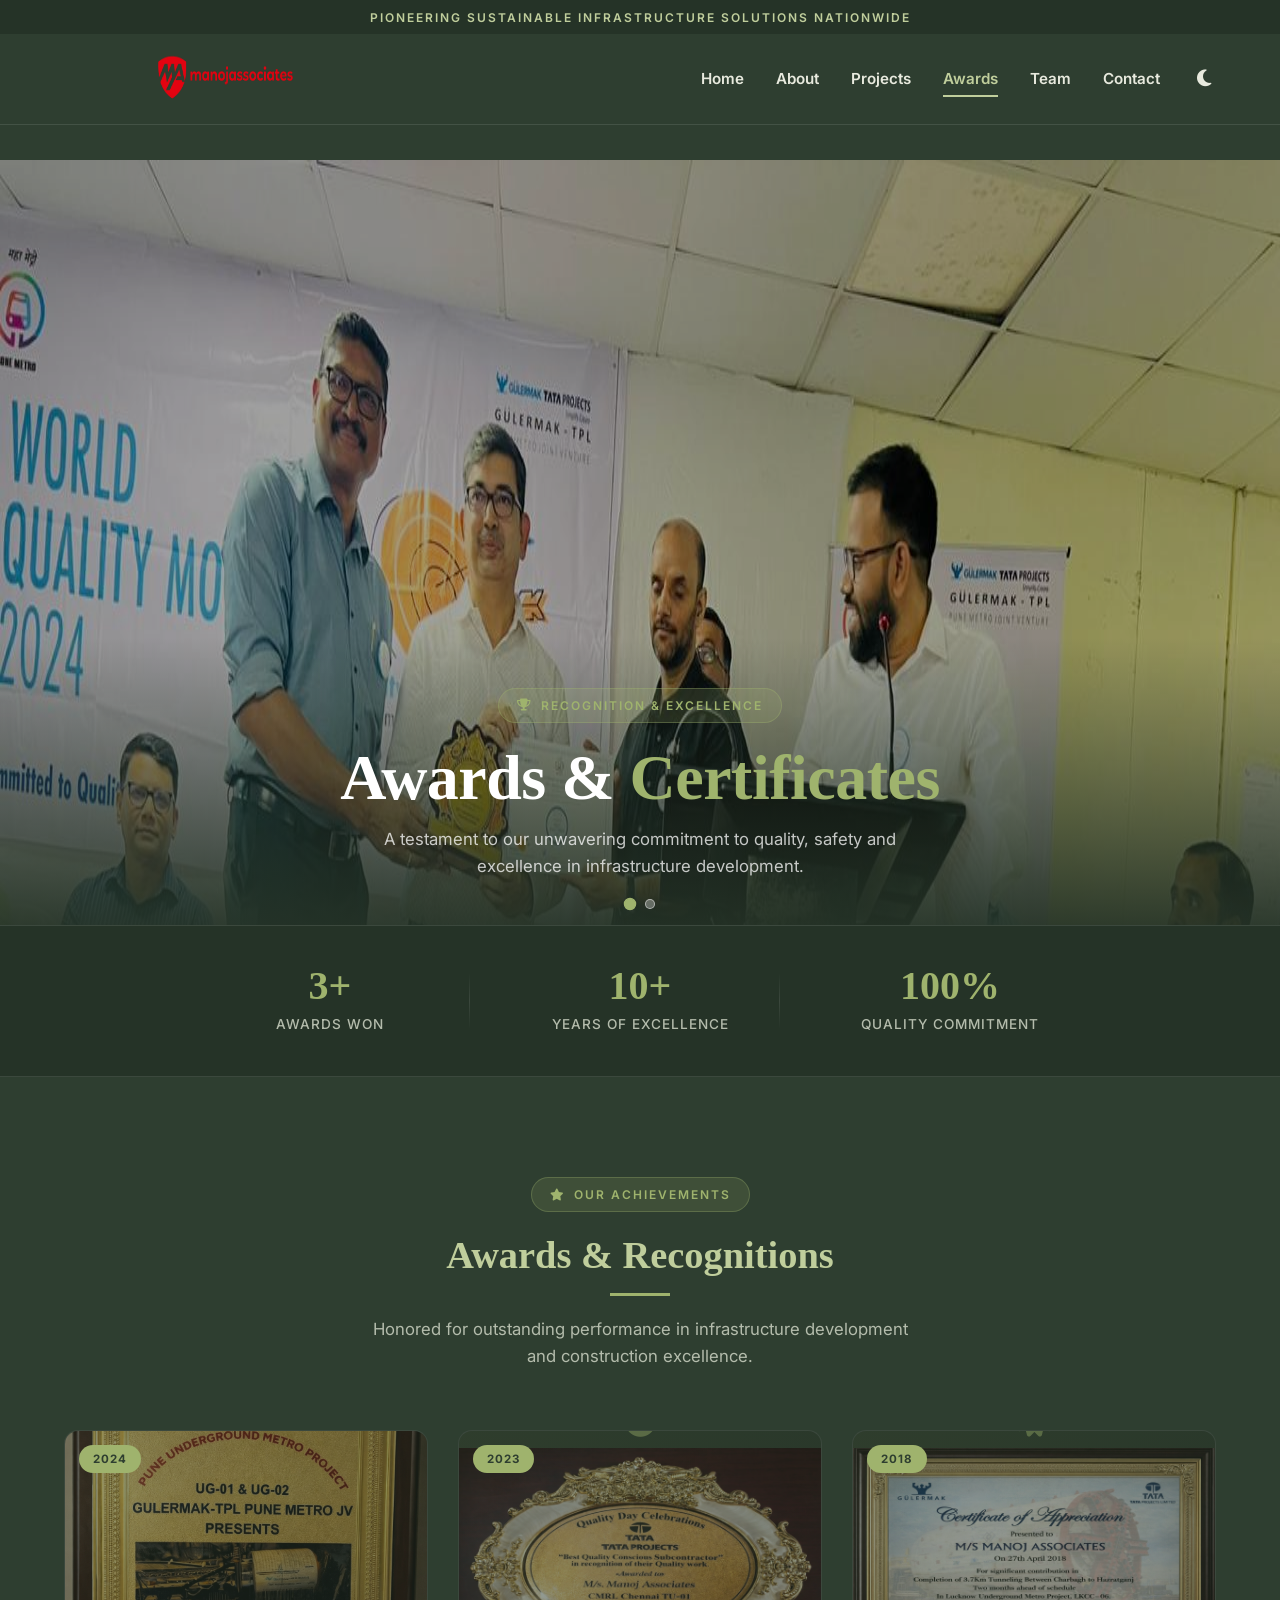
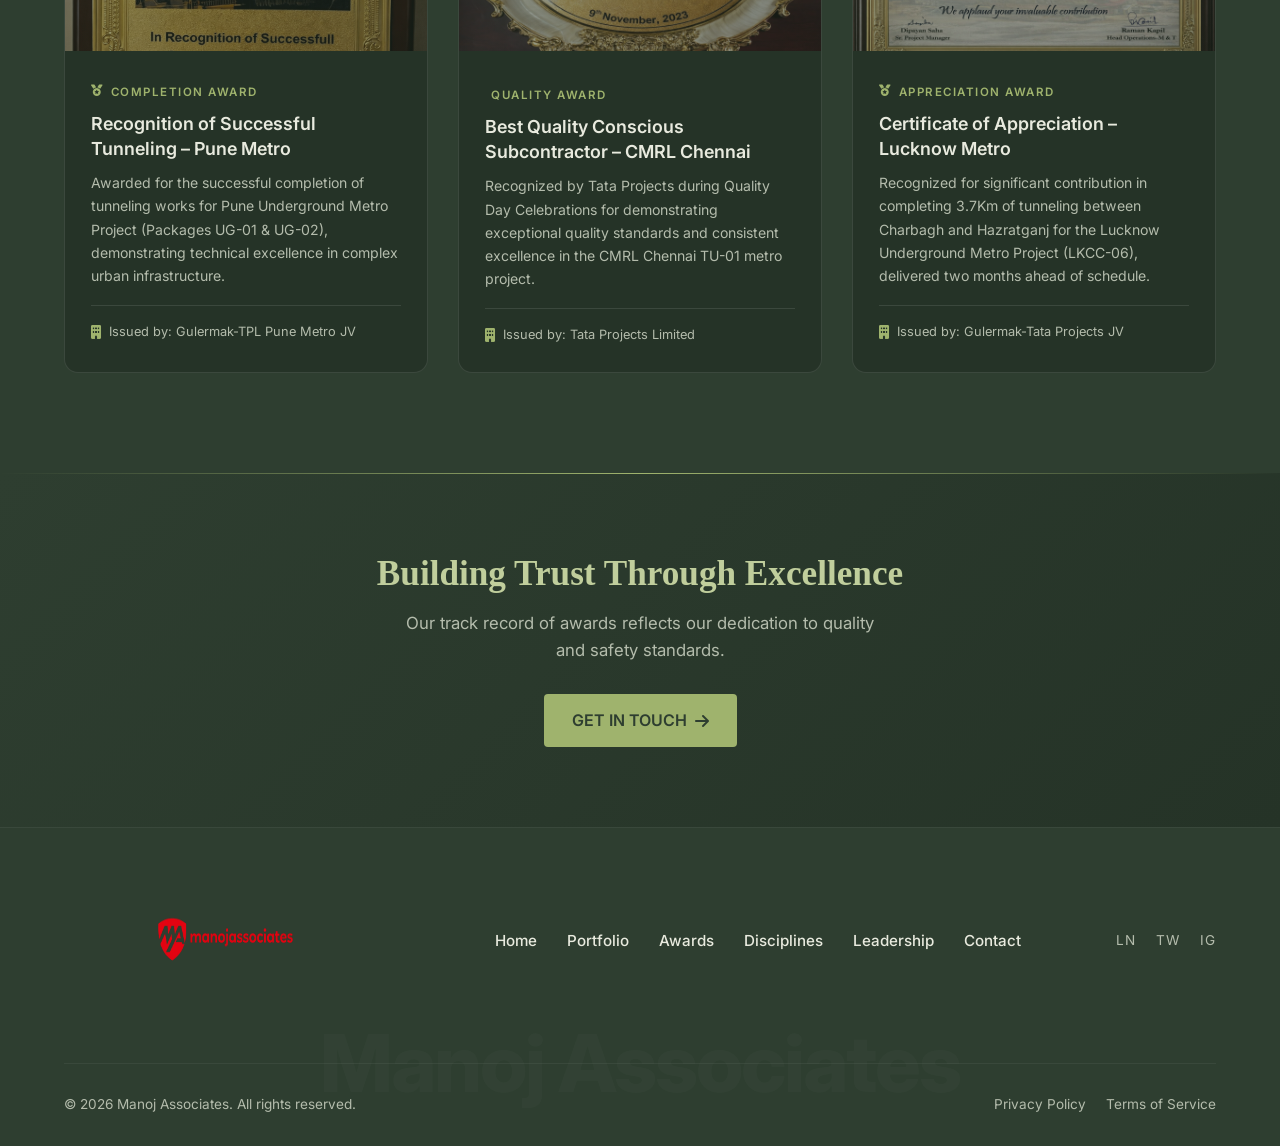
==== awards.html @ 6c464309 "all fiiles & photos cheged" ====
<!DOCTYPE html>
<html lang="en">

<head>
    <meta charset="UTF-8">
    <meta name="viewport" content="width=device-width, initial-scale=1.0">
    <link rel="icon" type="image/png" href="icon.png">
    <title>Awards & Certificates – Manoj Associates</title>
    <meta name="description"
        content="Explore the awards, certifications and recognitions earned by Manoj Associates for excellence in infrastructure and construction.">

    <!-- Google Fonts -->
    <link rel="preconnect" href="https://fonts.googleapis.com">
    <link rel="preconnect" href="https://fonts.gstatic.com" crossorigin>
    <link href="https://fonts.googleapis.com/css2?family=Inter:wght@300;400;500;600;700;800&display=swap"
        rel="stylesheet">

    <!-- FontAwesome for Icons -->
    <link rel="stylesheet" href="https://cdnjs.cloudflare.com/ajax/libs/font-awesome/6.4.0/css/all.min.css">

    <!-- Main site CSS -->
    <link rel="stylesheet" href="style.css">
    <link rel="stylesheet" href="award.css">



</head>

<body>

    <!-- Top Banner -->
    <div class="top-banner">
        <span>PIONEERING SUSTAINABLE INFRASTRUCTURE SOLUTIONS NATIONWIDE</span>
    </div>

    <!-- Header / Navbar -->
    <header class="header">
        <div class="container navbar">
            <a href="index.html" class="logo">
                <div class="logo-box"><img src="mainlogo.png" alt="Manoj Associates Logo"></div>
                <div class="logo-text"></div>
            </a>
            <button class="mobile-menu-btn" aria-label="Toggle menu">
                <i class="fa-solid fa-bars"></i>
            </button>
            <nav class="nav-links">
                <a href="index.html">Home</a>
                <a href="index.html#about">About</a>
                <a href="index.html#projects">Projects</a>
                <a href="awards.html" class="active">Awards</a>
                <a href="index.html#team">Team</a>
                <a href="index.html#contact">Contact</a>
                <button id="theme-toggle" class="theme-toggle-btn" aria-label="Toggle Dark/Light Mode">
                    <i class="fa-solid fa-moon"></i>
                </button>
            </nav>
        </div>
    </header>

    <!-- =============================================
         HERO: Auto-Scroll Slider with 2 Photos
    ============================================= -->
    <section class="awards-hero-slider" id="hero-slider">
        <div class="slider-track" id="slider-track">

            <!-- SLIDE 1 -->
            <div class="slider-slide">
                <img src="award-1.jpeg" alt="Award Certificate 1">
            </div>

            <!-- SLIDE 2 -->
            <div class="slider-slide">
                <img src="award-2.jpeg" alt="Award Certificate 2">
            </div>

        </div>

        <!-- Text overlay -->
        <div class="slider-overlay-text">
            <div class="awards-hero-badge">
                <i class="fa-solid fa-trophy"></i>
                Recognition & Excellence
            </div>
            <h1>Awards & <span>Certificates</span></h1>
            <p>A testament to our unwavering commitment to quality, safety and excellence in infrastructure development.</p>
        </div>

        <!-- Dots -->
        <div class="slider-dots">
            <span class="dot active" data-slide="0"></span>
            <span class="dot" data-slide="1"></span>
        </div>
    </section>

    <!-- Stats Bar -->
    <section class="awards-stats-bar">
        <div class="container">
            <div class="stats-grid">
                <div class="stat-item">
                    <div class="stat-number">3+</div>
                    <div class="stat-text">Awards Won</div>
                </div>
                <div class="stat-item">
                    <div class="stat-number">10+</div>
                    <div class="stat-text">Years of Excellence</div>
                </div>
                <div class="stat-item">
                    <div class="stat-number">100%</div>
                    <div class="stat-text">Quality Commitment</div>
                </div>
            </div>
        </div>
    </section>

    <!-- =============================================
         AWARDS — Only 3 Award Cards
    ============================================= -->
    <section class="awards-section">
        <div class="awards-section-header">
            <div class="section-badge">
                <i class="fa-solid fa-star"></i>
                Our Achievements
            </div>
            <h2>Awards & Recognitions</h2>
            <div class="heading-underline" style="margin: 15px auto 20px;"></div>
            <p>Honored for outstanding performance in infrastructure development and construction excellence.</p>
        </div>

        <div class="awards-grid">

            <!-- ===== AWARD 1 ===== -->
            <div class="award-card" onclick="openLightbox(this)">
                <div class="award-card-image">
                    <div class="placeholder-img">
                        <i class="fa-solid fa-trophy"></i>
                        <span><img src="award-3.png" alt="Pune Metro Award"></span>
                    </div>
                    <span class="award-year-badge">2024</span>
                    <div class="zoom-icon"><i class="fa-solid fa-expand"></i></div>
                </div>
                <div class="award-card-body">
                    <div class="award-card-category"><i class="fa-solid fa-medal"></i> Completion Award</div>
                    <h3>Recognition of Successful Tunneling – Pune Metro</h3>
                    <p>Awarded for the successful completion of tunneling works for Pune Underground Metro Project (Packages UG-01 & UG-02), demonstrating technical excellence in complex urban infrastructure.</p>
                    <div class="award-issuer">
                        <i class="fa-solid fa-building"></i>
                        Issued by: Gulermak-TPL Pune Metro JV
                    </div>
                </div>
            </div>

            <!-- ===== AWARD 2 ===== -->
            <div class="award-card" onclick="openLightbox(this)">
                <div class="award-card-image">
                    <div class="placeholder-img">
                        <i class="fa-solid fa-medal"></i>
                        <span><img src="award-5.png" alt="Tata Projects Award"></span>
                        
                    </div>
                    <span class="award-year-badge">2023</span>
                    <div class="zoom-icon"><i class="fa-solid fa-expand"></i></div>
                </div>
                <div class="award-card-body">
                    <div class="award-card-category"><i class="fa-solid fa-shield-check"></i> Quality Award</div>
                    <h3>Best Quality Conscious Subcontractor – CMRL Chennai</h3>
                    <p>Recognized by Tata Projects during Quality Day Celebrations for demonstrating exceptional quality standards and consistent excellence in the CMRL Chennai TU-01 metro project.</p>
                    <div class="award-issuer">
                        <i class="fa-solid fa-building"></i>
                        Issued by: Tata Projects Limited
                    </div>
                </div>
            </div>

            <!-- ===== AWARD 3 ===== -->
            <div class="award-card" onclick="openLightbox(this)">
                <div class="award-card-image">
                    <div class="placeholder-img">
                        <i class="fa-solid fa-certificate"></i>
                        <span><img src="award-4.png" alt="Lucknow Metro Certificate"></span>

                    </div>
                    <span class="award-year-badge">2018</span>
                    <div class="zoom-icon"><i class="fa-solid fa-expand"></i></div>
                </div>
                <div class="award-card-body">
                    <div class="award-card-category"><i class="fa-solid fa-medal"></i> Appreciation Award</div>
                    <h3>Certificate of Appreciation – Lucknow Metro</h3>
                    <p>Recognized for significant contribution in completing 3.7Km of tunneling between Charbagh and Hazratganj for the Lucknow Underground Metro Project (LKCC-06), delivered two months ahead of schedule.</p>
                    <div class="award-issuer">
                        <i class="fa-solid fa-building"></i>
                        Issued by: Gulermak-Tata Projects JV
                    </div>
                </div>
            </div>

        </div>
    </section>

    <!-- CTA -->
    <section class="awards-cta">
        <div class="container">
            <h2>Building Trust Through Excellence</h2>
            <p>Our track record of awards reflects our dedication to quality and safety standards.</p>
            <a href="index.html#contact" class="btn btn-primary">GET IN TOUCH <i
                    class="fa-solid fa-arrow-right"></i></a>
        </div>
    </section>

    <!-- Footer -->
    <footer class="footer">
        <div class="container">
            <div class="footer-top">
                <div class="footer-brand">
                    <a href="index.html" class="logo">
                        <div class="logo-box"><img src="mainlogo.png" alt="Manoj Associates"></div>
                        <div class="logo-text"></div>
                    </a>
                </div>
                <div class="footer-nav">
                    <a href="index.html">Home</a>
                    <a href="index.html#projects">Portfolio</a>
                    <a href="awards.html">Awards</a>
                    <a href="index.html#services">Disciplines</a>
                    <a href="index.html#team">Leadership</a>
                    <a href="index.html#contact">Contact</a>
                </div>
                <div class="footer-social">
                    <a href="#" aria-label="LinkedIn">LN</a>
                    <a href="#" aria-label="Twitter">TW</a>
                    <a href="#" aria-label="Instagram">IG</a>
                </div>
            </div>

            <div class="footer-massive-text">
                Manoj Associates
            </div>

            <div class="footer-bottom">
                <p>&copy; 2026 Manoj Associates. All rights reserved.</p>
                <div class="footer-legal">
                    <a href="#">Privacy Policy</a>
                    <a href="#">Terms of Service</a>
                </div>
            </div>
        </div>
    </footer>

    <!-- Lightbox Modal -->
    <div id="lightbox" class="lightbox-overlay" onclick="closeLightbox()">
        <div class="lightbox-content" onclick="event.stopPropagation()">
            <button class="lightbox-close" onclick="closeLightbox()">&times;</button>
            <img id="lightbox-img" src="" alt="Award Image">
            <div class="lightbox-caption" id="lightbox-caption"></div>
        </div>
    </div>

    <script src="award.js"> </script>

</body>

</html>
---- style.css ----
/** 
 * CSS for Tiwari Infrastructure Pvt Ltd 
 * Modern, Professional, Responsive
 */

 /* ==========================================
   CSS Variables
========================================== */
:root {
  /* Default Dark Theme (from original) */
  /* --primary-color: #2e3e30;  */
  --primary-color: #2E3E30; 

  --primary-light: #3a4d3c;
  --accent-color: #9fb36d; 
  --accent-hover: #8da15c;
  
  --text-main: #e8eade; 
  --text-muted: #b4bcac;
  --text-highlight: #c0ce9c; 
  --text-dark: #2e3e30; 
  
  --bg-main: #2e3e30; 
  --bg-gray: #3a4d3c; 
  --bg-darker: #253327; 
  
  --border-color: rgba(255, 255, 255, 0.1);
  --header-bg: rgba(46, 62, 48, 0.95);
  
  --shadow-sm: 0 4px 6px -1px rgba(0, 0, 0, 0.05);
  --shadow-md: 0 10px 15px -3px rgba(0, 0, 0, 0.1);
  --shadow-lg: 0 20px 25px -5px rgba(0, 0, 0, 0.1), 0 10px 10px -5px rgba(0, 0, 0, 0.04);
  
  --transition: all 0.3s cubic-bezier(0.4, 0, 0.2, 1);
  --radius-sm: 4px;
  --radius-md: 8px;
  --radius-lg: 16px;
}

[data-theme="light"] {
  /* Light Theme Overrides */
  --primary-color: #f0f4f0; 
  --primary-light: #e0e8e0;
  --accent-color: #7b9442; /* Slightly darker accent for better contrast on light */
  --accent-hover: #637932;
  
  --text-main: #2e3e30; 
  --text-muted: #4e6351;
  --text-highlight: #1c261d; 
  --text-dark: #e8eade; /* Inverted */
  
  --bg-main: #fcfcfc; 
  --bg-gray: #f0f4f0; 
  --bg-darker: #ffffff; 
  
  --border-color: rgba(0, 0, 0, 0.08);
  --header-bg: rgba(255, 255, 255, 0.95);
}

/* ==========================================
   Reset & Base Styles
========================================== */
* {
  margin: 0;
  padding: 0;
  box-sizing: border-box;
}

html {
  scroll-behavior: smooth;
}

body {
  font-family: 'Inter', sans-serif;
  color: var(--text-main);
  background-color: var(--bg-main);
  line-height: 1.6;
  overflow-x: hidden;
}

/* Custom Scrollbar */
::-webkit-scrollbar {
  width: 10px;
}

::-webkit-scrollbar-track {
  background: var(--bg-main);
}

::-webkit-scrollbar-thumb {
  background: var(--accent-color);
  border-radius: var(--radius-sm);
}

::-webkit-scrollbar-thumb:hover {
  background: var(--accent-hover);
}

/* Animations */
.animate-on-scroll {
  opacity: 0;
  transform: translateY(30px);
  transition: opacity 1s cubic-bezier(0.165, 0.84, 0.44, 1), transform 1s cubic-bezier(0.165, 0.84, 0.44, 1);
}

.animate-on-scroll.is-visible {
  opacity: 1;
  transform: translateY(0);
}

a {
  text-decoration: none;
  color: inherit;
  transition: var(--transition);
}

ul {
  list-style: none;
}

img {
  max-width: 100%;
  height: auto;
  display: block;
}

.container {
  width: 100%;
  max-width: 1200px;
  margin: 0 auto;
  padding: 0 24px;
}

.section {
  padding: 100px 0;
}

.bg-gray {
  background-color: var(--bg-gray);
}

/* Typography */
h1, h2, h3, h4, h5, h6 {
  color: var(--text-main);
  line-height: 1.2;
  font-weight: 700;
}

.section-tag {
  display: inline-block;
  color: var(--accent-color);
  font-weight: 600;
  font-size: 0.875rem;
  text-transform: uppercase;
  letter-spacing: 1px;
  margin-bottom: 12px;
}

.section-title {
  font-size: 2.5rem;
  margin-bottom: 24px;
}

.section-subtitle {
  color: var(--text-muted);
  font-size: 1.125rem;
  max-width: 700px;
  margin-bottom: 48px;
}

.text-center {
  text-align: center;
}
.text-center .section-subtitle {
  margin-left: auto;
  margin-right: auto;
}

.mb-0 {
  margin-bottom: 0 !important;
}

/* Buttons */
.btn {
  display: inline-flex;
  align-items: center;
  justify-content: center;
  padding: 14px 28px;
  border-radius: var(--radius-sm);
  font-weight: 600;
  font-size: 1rem;
  cursor: pointer;
  transition: var(--transition);
  border: none;
  outline: none;
  gap: 8px;
}

.btn-primary {
  background-color: var(--accent-color);
  color: var(--text-dark);
}

.btn-primary:hover {
  background-color: var(--accent-hover);
  transform: translateY(-2px);
  box-shadow: 0 4px 12px rgba(159, 179, 109, 0.2);
}

.btn-secondary {
  background-color: transparent;
  color: var(--text-main);
  border: 1px solid rgba(255, 255, 255, 0.3);
}

.btn-secondary:hover {
  background-color: rgba(255, 255, 255, 0.1);
  border-color: var(--text-main);
}

.btn-block {
  width: 100%;
}

/* ==========================================
   Header / Navbar / Top Banner
========================================== */
.top-banner {
  background-color: var(--bg-darker);
  color: var(--text-highlight);
  text-align: center;
  font-size: 0.75rem;
  letter-spacing: 2px;
  padding: 8px 0;
  text-transform: uppercase;
  font-weight: 600;
  border-bottom: 1px solid rgba(255, 255, 255, 0.05);
}

.header {
  position: absolute;
  top: 34px; /* below top banner */
  left: 0;
  width: 100%;
  border-bottom: 1px solid var(--border-color);
  z-index: 1000;
  transition: var(--transition);
}

.header.scrolled {
  position: fixed;
  top: 0;
  box-shadow: var(--shadow-md);
  padding: 5px 0;
  background-color: var(--header-bg);
  backdrop-filter: blur(10px);
}

.navbar {
  display: flex;
  align-items: center;
  justify-content: space-between;
  height: 90px;
  transition: var(--transition);
  padding: 0 5%;
  max-width: none;
}

.header.scrolled .navbar {
  height: 70px;
}

.logo {
  display: flex;
  align-items: center;
  gap: 16px;
  color: var(--text-main);
}

.logo-box {
  width: 320px;
  height: 65px; 
  color: var(--text-dark);
  display: flex;
  align-items: center;
  justify-content: center;
  border-radius: 4px;
  overflow: hidden;
  border: none;
}

/* .logo-box img {
    width: 150px;
    height: auto;
    max-width:100%;
    object-fit: cover;
   
} */


.logo-box img {
  width: 230px;
    height: 230px;

}

@media (max-width: 768px) {
  .logo-box img {
    width: 920px;
    height: 190px;
  }
}


.logo-text {
  display: flex;
  flex-direction: column;
}

.logo-name {
  font-weight: 700;
  font-size: 1.4rem;
  line-height: 1.1;
  letter-spacing: 0px;
}

.logo-sub {
  font-size: 0.65rem;
  color: var(--text-muted);
  font-weight: 400;
  letter-spacing: 0.5px;
}

.nav-links {
  display: flex;
  gap: 32px;
  align-items: center;
}

.nav-links a:not(.nav-btn) {
  font-weight: 600;
  color: var(--text-main);
  position: relative;
  font-size: 0.95rem;
}

.nav-links a:not(.nav-btn)::after {
  content: '';
  position: absolute;
  bottom: -6px;
  left: 0;
  width: 0;
  height: 2px;
  background-color: var(--text-main);
  transition: var(--transition);
}

.nav-links a:not(.nav-btn):hover,
.nav-links a.active:not(.nav-btn) {
  color: var(--text-highlight);
}

.nav-links a:not(.nav-btn):hover::after,
.nav-links a.active:not(.nav-btn):after {
  width: 100%;
  background-color: var(--text-highlight);
}

.nav-btn {
  padding: 8px 16px;
  font-size: 0.85rem;
}

.theme-toggle-btn {
  background: none;
  border: none;
  color: var(--text-main);
  font-size: 1.2rem;
  cursor: pointer;
  transition: var(--transition);
  display: flex;
  align-items: center;
  justify-content: center;
  padding: 5px;
}

.theme-toggle-btn:hover {
  color: var(--accent-color);
  transform: rotate(15deg);
}

.mobile-menu-btn {
  display: none;
  background: none;
  border: none;
  font-size: 1.5rem;
  color: var(--text-main);
  cursor: pointer;
}

/* ==========================================
   Hero Split Layout Section
========================================== */
.hero-split {
  min-height: calc(100vh - 34px);
  display: flex;
  flex-wrap: wrap;
  padding-top: 124px; /* Header height + banner height */
}

.hero-left {
  flex: 1;
  min-width: 50%;
  display: flex;
  align-items: center;
  padding: 60px 5% 60px 8%;
}

.hero-content {
  max-width: 650px;
}

.hero-title {
  color: var(--text-highlight);
  font-size: clamp(2.5rem, 8vw, 6rem);
  font-weight: 600;
  font-family: serif;
  line-height: 1;
  margin-bottom: 25px;
  letter-spacing: -1px;
}

.hero-title .highlight {
  /* color: var(--text-highlight); */
  /* color: #c9d6b9; */
  color: #9fb36d;
  text-shadow: none;
  /* font-size: 148px; */
  font-family: 'Marcellus', serif;
}

.hero-subtitle {
  color: var(--text-main);
  font-size: 1.15rem;
  margin-bottom: 50px;
  max-width: 550px;
  line-height: 1.7;
}

.hero-actions {
  display: flex;
  gap: 20px;
}

.hero-right {
  flex: 1;
  min-width: 50%;
  display: flex;
  flex-direction: column;
  border-left: 1px solid rgba(255, 255, 255, 0.1);
}

.hero-image-pane {
  flex: 1;
  min-height: 400px;
  width: 100%;
}

.hero-image-pane img {
  width: 100%;
  height: 100%;
  object-fit: cover;
}

.hero-feature-pane {
  padding: 50px 10%;
  border-top: 1px solid rgba(255, 255, 255, 0.1);
  background-color: var(--bg-main);
}

.feature-tag {
  display: inline-block;
  color: var(--text-muted);
  font-size: 0.75rem;
  letter-spacing: 2px;
  text-transform: uppercase;
  border: 1px solid rgba(255, 255, 255, 0.2);
  padding: 6px 12px;
  margin-bottom: 24px;
}

.hero-feature-pane h3 {
  font-size: 1.8rem;
  color: var(--text-highlight);
  margin-bottom: 16px;
  font-weight: 500;
}

.hero-feature-pane p {
  color: var(--text-muted);
  font-size: 0.95rem;
  max-width: 500px;
}

/* ==========================================
   About Us Section
========================================== */
.about {
  background-color: var(--bg-main);
  padding: 100px 0;
}

.about-header {
  margin-bottom: 60px;
}

.heading-underline {
  width: 60px;
  height: 3px;
  background-color: var(--accent-color);
  margin: 15px auto 30px;
}

.about-subtitle {
  font-size: 1.15rem;
  color: var(--text-muted);
  max-width: 800px;
  margin: 0 auto;
  line-height: 1.6;
}

.highlight-text {
  color: var(--text-main);
  background-color: rgba(159, 179, 109, 0.2);
  padding: 2px 8px;
  border-radius: 4px;
}

.about-stats-container {
  display: flex;
  flex-wrap: wrap;
  gap: 30px;
  justify-content: center;
  max-width: 1100px;
  margin: 0 auto;
}

.about-stat-box {
  display: flex;
  align-items: center;
  gap: 20px;
  width: calc(50% - 15px);
  background-color: var(--bg-darker);
  padding: 25px 30px;
  border-radius: 8px;
  border: 1px solid rgba(255, 255, 255, 0.05);
  transition: var(--transition);
}

.about-stat-box:hover {
  transform: translateY(-5px);
  border-color: rgba(159, 179, 109, 0.3);
  box-shadow: 0 10px 30px rgba(0, 0, 0, 0.2);
}

.stat-icon-wrap {
  width: 60px;
  height: 60px;
  border-radius: 50%;
  background-color: rgba(255, 255, 255, 0.05);
  display: flex;
  align-items: center;
  justify-content: center;
  font-size: 1.5rem;
  color: var(--accent-color);
  flex-shrink: 0;
}

.stat-info {
  display: flex;
  flex-direction: column;
  gap: 5px;
}

.stat-label {
  font-size: 0.85rem;
  color: var(--text-muted);
}

.stat-value {
  font-size: 1.1rem;
  color: var(--text-main);
  font-weight: 500;
}

.stat-centered {
  margin-top: 10px;
}

/* ==========================================
   Disciplines Section (Services split-layout)
========================================== */
.disciplines {
  display: flex;
  flex-wrap: wrap;
  border-top: 1px solid rgba(255, 255, 255, 0.1);
  border-bottom: 1px solid rgba(255, 255, 255, 0.1);
  background-color: var(--primary-color);
}

.disciplines-left {
  flex: 0 0 40%;
  padding: 80px 5%;
  border-right: 1px solid rgba(255, 255, 255, 0.1);
  position: sticky;
  top: 120px;
  height: fit-content;
}

.disciplines-title {
  font-family: serif;
  font-size: clamp(3rem, 4vw, 4rem);
  color: var(--text-highlight);
  line-height: 1.1;
  margin-bottom: 24px;
}

.disciplines-desc {
  color: var(--text-highlight);
  font-size: 1.1rem;
  line-height: 1.6;
}

.disciplines-right {
  flex: 0 0 60%;
  display: flex;
  flex-direction: column;
}

.discipline-item {
  display: flex;
  padding: 80px 10%;
}

.discipline-item.border-top {
  border-top: 1px solid rgba(255, 255, 255, 0.1);
}

.discipline-meta {
  flex: 0 0 100px;
  display: flex;
  flex-direction: column;
  gap: 16px;
}

.discipline-num {
  font-size: 1.25rem;
  color: var(--text-highlight);
  font-family: serif;
}

.discipline-icon {
  width: 50px;
  height: 50px;
  border: 1px solid rgba(255, 255, 255, 0.2);
  display: flex;
  align-items: center;
  justify-content: center;
  color: var(--text-highlight);
  font-size: 1.25rem;
  border-radius: 2px;
}

.discipline-content {
  flex: 1;
  padding-left: 20px;
}

.discipline-content h3 {
  font-size: 2.2rem;
  font-weight: 500;
  color: var(--text-highlight);
  margin-bottom: 20px;
  line-height: 1.2;
}

.discipline-content p {
  color: var(--text-main);
  font-size: 1rem;
  margin-bottom: 30px;
  max-width: 450px;
}

.learn-more {
  display: inline-flex;
  align-items: center;
  gap: 8px;
  color: rgba(255, 255, 255, 0.4);
  font-size: 0.85rem;
  letter-spacing: 2px;
  text-transform: uppercase;
  font-weight: 600;
  transition: var(--transition);
}

.learn-more.btn-link {
  background: none;
  border: none;
  cursor: pointer;
  padding: 0;
  font-family: inherit;
}

[data-theme="light"] .learn-more.btn-link, 
[data-theme="light"] .learn-more {
  color: var(--text-muted);
}

.learn-more:hover {
  color: var(--text-highlight);
  gap: 12px;
}

/* ==========================================
   Services Modal
========================================== */
.modal-overlay {
  position: fixed;
  top: 0;
  left: 0;
  width: 100%;
  height: 100%;
  background-color: rgba(0, 0, 0, 0.8);
  backdrop-filter: blur(5px);
  z-index: 2000;
  display: flex;
  align-items: center;
  justify-content: center;
  opacity: 0;
  visibility: hidden;
  transition: opacity 0.3s ease, visibility 0.3s ease;
}

.modal-overlay.active {
  opacity: 1;
  visibility: visible;
}

.modal-content {
  background-color: var(--bg-main);
  border: 1px solid var(--border-color);
  width: 90%;
  max-width: 800px;
  max-height: 90vh;
  border-radius: var(--radius-md);
  position: relative;
  overflow-y: auto;
  transform: translateY(30px) scale(0.95);
  transition: transform 0.4s cubic-bezier(0.165, 0.84, 0.44, 1);
  box-shadow: 0 25px 50px -12px rgba(0, 0, 0, 0.5);
}

.modal-overlay.active .modal-content {
  transform: translateY(0) scale(1);
}

.modal-close {
  position: absolute;
  top: 20px;
  right: 20px;
  background: rgba(255, 255, 255, 0.1);
  border: none;
  color: var(--text-main);
  width: 40px;
  height: 40px;
  border-radius: 50%;
  font-size: 1.2rem;
  cursor: pointer;
  display: flex;
  align-items: center;
  justify-content: center;
  transition: var(--transition);
  z-index: 10;
}

[data-theme="light"] .modal-close {
  background: rgba(0, 0, 0, 0.05);
}

.modal-close:hover {
  background-color: var(--accent-color);
  color: var(--text-dark);
  transform: rotate(90deg);
}

.modal-body {
  padding: 40px;
}

.modal-image {
  width: 100%;
  height: 300px;
  object-fit: cover;
  border-radius: var(--radius-sm);
  margin-bottom: 30px;
}

.modal-title {
  font-family: serif;
  font-size: 2.5rem;
  color: var(--text-highlight);
  margin-bottom: 20px;
  line-height: 1.2;
}

.modal-desc {
  font-size: 1.05rem;
  color: var(--text-main);
  line-height: 1.8;
  margin-bottom: 30px;
}

.modal-features {
  display: grid;
  grid-template-columns: repeat(auto-fit, minmax(200px, 1fr));
  gap: 20px;
  margin-top: 30px;
}

.modal-feature-item {
  background-color: var(--bg-gray);
  padding: 20px;
  border-radius: var(--radius-sm);
  border-left: 3px solid var(--accent-color);
}

.modal-feature-item h4 {
  color: var(--text-highlight);
  margin-bottom: 10px;
  font-size: 1.1rem;
}

.modal-feature-item p {
  color: var(--text-muted);
  font-size: 0.9rem;
  margin-bottom: 0;
}

/* ==========================================
   Quote Banner Section
========================================== */
.quote-section {
  position: relative;
  min-height: 500px;
  display: flex;
  align-items: center;
  justify-content: center;
  background-image: url("https://static.wixstatic.com/media/b2cf1a_718145652598471ea8cdd895b2670c90~mv2.png/v1/fill/w_1040,h_621,al_c,q_90,usm_0.66_1.00_0.01,enc_auto/b2cf1a_718145652598471ea8cdd895b2670c90~mv2.png");
  background-size: cover;
  background-position: center;
  background-attachment: fixed;
  text-align: center;
  padding: 60px 20px;
}

.quote-overlay {
  position: absolute;
  inset: 0;
  background-color: rgba(58, 77, 60, 0.75); /* Muted overlay */
  z-index: 1;
}

.quote-container {
  position: relative;
  z-index: 2;
}

.quote-text {
  font-family: serif;
  font-size: clamp(2.5rem, 4vw, 4rem);
  font-weight: 500;
  color: var(--text-main);
  line-height: 1.3;
}

.quote-text span {
  font-style: italic;
  color: var(--accent-color);
}

/* ==========================================
   Testimonials Section
========================================== */
.testimonials {
  padding: 100px 0;
}

.testimonials .heading-underline {
  margin: 15px auto 20px;
}

.testimonials-grid {
  display: grid;
  grid-template-columns: repeat(auto-fit, minmax(320px, 1fr));
  gap: 30px;
  margin-top: 50px;
}

.testimonial-card {
  background-color: var(--bg-main);
  padding: 40px;
  border-radius: var(--radius-md);
  border: 1px solid var(--border-color);
  position: relative;
  transition: var(--transition);
}

.testimonial-card:hover {
  transform: translateY(-5px);
  box-shadow: var(--shadow-lg);
  border-color: rgba(159, 179, 109, 0.3);
}

.quote-icon {
  position: absolute;
  top: 30px;
  right: 30px;
  font-size: 2.5rem;
  color: rgba(159, 179, 109, 0.15); /* Faint accent color */
}

.testimonial-text {
  font-size: 1.05rem;
  line-height: 1.7;
  color: var(--text-main);
  margin-bottom: 30px;
  position: relative;
  z-index: 2;
}

.testimonial-author {
  display: flex;
  align-items: center;
  gap: 15px;
  border-top: 1px solid var(--border-color);
  padding-top: 20px;
}

.author-avatar {
  width: 50px;
  height: 50px;
  border-radius: 50%;
  overflow: hidden;
  border: 2px solid var(--accent-color);
}

.author-avatar img {
  width: 100%;
  height: 100%;
  object-fit: cover;
}

.author-info h4 {
  color: var(--text-highlight);
  font-size: 1.1rem;
  margin-bottom: 2px;
}

.author-info span {
  color: var(--text-muted);
  font-size: 0.85rem;
}

/* ==========================================
   Portfolio Section (Landmark Achievements)
========================================== */
.portfolio {
  background-color: var(--bg-main);
  padding: 100px 0;
}

.portfolio-header {
  margin-bottom: 60px;
}

.portfolio-tag-area {
  display: flex;
  align-items: center;
  gap: 16px;
  margin-bottom: 24px;
}

.portfolio-line {
  width: 40px;
  height: 1px;
  background-color: var(--accent-color);
}

.portfolio-tag {
  color: var(--accent-color);
  font-size: 0.85rem;
  letter-spacing: 2px;
  text-transform: uppercase;
}

.portfolio-title-row {
  display: flex;
  justify-content: space-between;
  align-items: flex-end;
}

.portfolio-title {
  font-family: serif;
  font-size: clamp(3rem, 4vw, 4rem);
  color: var(--text-highlight);
  line-height: 1.1;
  font-weight: 500;
}

.portfolio-btn {
  font-size: 0.85rem;
  padding: 12px 24px;
  letter-spacing: 1px;
}

/* ==========================================
   Project Dropdown Filter
========================================== */
.portfolio-header {
  display: flex;
  flex-direction: column;
  gap: 20px;
  margin-bottom: 50px;
}

.portfolio-controls {
  display: flex;
  justify-content: space-between;
  align-items: center;
  gap: 30px;
  flex-wrap: wrap;
}

.project-filter-dropdown {
  position: relative;
  min-width: 280px;
  z-index: 100;
}

.dropdown-trigger {
  width: 100%;
  background: var(--bg-darker);
  border: 1px solid var(--border-color);
  color: var(--text-main);
  padding: 14px 20px;
  border-radius: 12px;
  display: flex;
  justify-content: space-between;
  align-items: center;
  cursor: pointer;
  font-family: inherit;
  font-weight: 600;
  font-size: 0.95rem;
  transition: all 0.3s ease;
}

.dropdown-trigger:hover {
  border-color: var(--accent-color);
  box-shadow: 0 4px 20px rgba(0, 0, 0, 0.2);
}

.dropdown-trigger i {
  font-size: 0.8rem;
  transition: transform 0.3s ease;
}

.project-filter-dropdown.active .dropdown-trigger i {
  transform: rotate(180deg);
}

.dropdown-menu {
  position: absolute;
  top: calc(100% + 10px);
  left: 0;
  width: 100%;
  background: var(--bg-darker);
  border: 1px solid var(--border-color);
  border-radius: 12px;
  list-style: none;
  padding: 10px;
  opacity: 0;
  visibility: hidden;
  transform: translateY(-10px);
  transition: all 0.3s cubic-bezier(0.19, 1, 0.22, 1);
  box-shadow: 0 15px 40px rgba(0, 0, 0, 0.4);
  backdrop-filter: blur(10px);
}

.project-filter-dropdown.active .dropdown-menu {
  opacity: 1;
  visibility: visible;
  transform: translateY(0);
}

.dropdown-menu li {
  padding: 12px 16px;
  border-radius: 8px;
  cursor: pointer;
  font-size: 0.9rem;
  color: var(--text-muted);
  transition: 0.2s;
}

.dropdown-menu li:hover {
  background: rgba(159, 179, 109, 0.1);
  color: var(--accent-color);
}

.dropdown-menu li.active {
  background: var(--accent-color);
  color: var(--text-dark);
}

/* Projects grid and cards kept as is with minor tweaks */
.pcard-info-grid {
  display: grid;
  grid-template-columns: 1fr;
  gap: 8px;
  margin-bottom: 15px;
  font-size: 0.85rem;
  padding: 12px;
  background: rgba(255, 255, 255, 0.03);
  border-radius: 8px;
}

.pcard-info-grid span {
  display: flex;
  justify-content: space-between;
  color: var(--text-muted);
}

.pcard-info-grid strong {
  color: var(--text-main);
}

.status-tag {
  font-weight: 800;
  text-transform: uppercase;
  font-size: 0.7rem;
  padding: 2px 8px;
  border-radius: 4px;
}

.status-tag.ongoing { background: rgba(159,179,109,0.2); color: #9fb36d; }
.status-tag.completed { background: rgba(99,179,237,0.2); color: #63b3ed; }

@media (max-width: 768px) {
  .portfolio-controls {
    flex-direction: column;
    align-items: flex-start;
  }
  .project-filter-dropdown {
    width: 100%;
  }
}

/* ==========================================
   New Project Cards (pcard)
========================================== */
.portfolio-grid-v2 {
  display: grid;
  grid-template-columns: repeat(auto-fill, minmax(270px, 1fr));
  gap: 28px;
  animation: pcardFadeIn 0.5s ease both;
}

.pcard {
  background: var(--bg-darker);
  border-radius: 12px;
  overflow: hidden;
  border: 1px solid var(--border-color);
  transition: transform 0.35s ease, box-shadow 0.35s ease, border-color 0.3s ease;
  display: flex;
  flex-direction: column;
}

@keyframes pcardFadeIn {
  from { opacity: 0; transform: translateY(20px); }
  to   { opacity: 1; transform: translateY(0); }
}

.pcard:hover {
  transform: translateY(-6px);
  box-shadow: 0 20px 40px rgba(0, 0, 0, 0.35);
  border-color: rgba(159, 179, 109, 0.35);
}

.pcard.hidden {
  display: none;
}

/* Card Image Area */
.pcard-image {
  position: relative;
  aspect-ratio: 16/10;
  overflow: hidden;
  background: var(--primary-light);
}

.pcard-image img {
  width: 100%;
  height: 100%;
  object-fit: cover;
  transition: transform 0.6s ease;
}

.pcard:hover .pcard-image img {
  transform: scale(1.06);
}

/* Category Badge */
.pcard-badge {
  position: absolute;
  top: 12px;
  left: 12px;
  font-size: 0.65rem;
  font-weight: 700;
  letter-spacing: 1px;
  text-transform: uppercase;
  padding: 4px 10px;
  border-radius: 4px;
  z-index: 2;
}

.pcard-badge.architectural { background: #63b3ed; color: #fff; }
.pcard-badge.metro         { background: #9fb36d; color: #fff; }
.pcard-badge.tunnel        { background: #ed8936; color: #fff; }
.pcard-badge.casting       { background: #b794f4; color: #fff; }
.pcard-badge.transport     { background: #48bb78; color: #fff; }
.pcard-badge.civil         { background: #ed64a6; color: #fff; }

/* Card Body */
.pcard-body {
  padding: 24px;
  display: flex;
  flex-direction: column;
  flex: 1;
}

.pcard-body h3 {
  font-size: 1.1rem;
  font-weight: 700;
  color: var(--text-main);
  line-height: 1.35;
  margin-bottom: 15px;
}

.pcard-body p {
  font-size: 0.85rem;
  color: var(--text-muted);
  line-height: 1.6;
  margin: 0;
}

.portfolio-grid {
  display: grid;
  grid-template-columns: repeat(3, 1fr);
  gap: 30px;
}

.portfolio-card {
  display: flex;
  flex-direction: column;
  gap: 16px;
}

.portfolio-card.archived-project {
  display: none;
}

.portfolio-card.archived-project.show {
  display: flex;
  animation: fadeIn 0.5s ease forwards;
}

@keyframes fadeIn {
  from { opacity: 0; transform: translateY(20px); }
  to { opacity: 1; transform: translateY(0); }
}

.portfolio-image-wrapper {
  aspect-ratio: 4/5;
  overflow: hidden;
  position: relative;
  background-color: var(--primary-light);
}

.portfolio-image-wrapper img {
  width: 100%;
  height: 100%;
  object-fit: cover;
  transition: transform 0.6s ease;
}

.portfolio-card:hover .portfolio-image-wrapper img {
  transform: scale(1.03);
}

.portfolio-overlay {
  position: absolute;
  inset: 0;
  background-color: rgba(30, 43, 33, 0.7); /* Deep green tint */
  display: flex;
  align-items: center;
  justify-content: center;
  opacity: 0;
  transition: var(--transition);
  backdrop-filter: blur(2px);
}

.portfolio-card:hover .portfolio-overlay {
  opacity: 1;
}

.portfolio-action {
  font-size: 0.85rem;
  letter-spacing: 2px;
  padding: 12px 24px;
  transform: translateY(10px);
  transition: all 0.4s cubic-bezier(0.4, 0, 0.2, 1);
  border-width: 1px;
}

.portfolio-action:hover {
  background-color: transparent !important;
  border-color: var(--accent-color) !important;
  color: var(--accent-color) !important;
}

.portfolio-card:hover .portfolio-action {
  transform: translateY(0);
}

.portfolio-meta {
  display: flex;
  justify-content: space-between;
  align-items: center;
  padding-bottom: 12px;
  border-bottom: 1px solid rgba(255, 255, 255, 0.1);
  font-size: 0.75rem;
  letter-spacing: 2px;
  text-transform: uppercase;
  color: var(--text-highlight);
}

.portfolio-status {
  color: var(--text-muted);
}

/* ==========================================
   Team Section
========================================== */
.team-grid {
  display: grid;
  grid-template-columns: repeat(auto-fit, minmax(280px, 1fr));
  gap: 30px;
  margin-top: 40px;
}

.team-card {
  background-color: var(--bg-gray);
  border-radius: var(--radius-md);
  overflow: hidden;
  box-shadow: var(--shadow-md);
  transition: var(--transition);
  border: 1px solid var(--border-color);
  text-align: center;
}

.team-card:hover {
  transform: translateY(-10px);
  box-shadow: var(--shadow-lg);
  border-color: var(--accent-color);
}

.team-image {
  position: relative;
  height: 420px;
  overflow: hidden;
}

.team-image img {
  width: 100%;
  height: 100%;
  object-fit: cover;
  transition: transform 0.5s ease;
}

.team-card:hover .team-image img {
  transform: scale(1.05);
}

.team-social {
  position: absolute;
  bottom: -50px;
  left: 0;
  width: 100%;
  background: linear-gradient(to top, rgba(26, 43, 32, 0.9), transparent);
  display: flex;
  justify-content: center;
  gap: 15px;
  padding: 20px 0;
  transition: bottom 0.4s ease;
}

.team-card:hover .team-social {
  bottom: 0;
}

.team-social a:hover {
  background-color: var(--text-highlight);
  color: var(--text-dark);
  transform: translateY(-3px);
}

.team-info {
  padding: 24px;
}

.team-info h3 {
  font-size: 1.3rem;
  margin-bottom: 5px;
}

.team-role {
  color: var(--accent-color);
  font-weight: 600;
  font-size: 0.95rem;
  text-transform: uppercase;
  letter-spacing: 1px;
}

.team-grid.team-single {
  display: flex;
  justify-content: center;
  margin-top: 50px;
}

.team-card.featured-member {
  max-width: 420px;
  width: 100%;
}

@media (max-width: 480px) {
  .team-card.featured-member {
    max-width: 100%;
  }
}

/* ==========================================
   Contact Section
========================================== */
.contact {
  background-color: var(--bg-darker);
  border-top: 1px solid rgba(255, 255, 255, 0.05);
}

.contact-split {
  display: grid;
  grid-template-columns: 1fr 1fr;
  gap: 80px;
}

.contact-left {
  display: flex;
  flex-direction: column;
  justify-content: center;
}

.contact-title {
  font-family: serif;
  font-size: clamp(3rem, 4vw, 4rem);
  color: var(--text-highlight);
  line-height: 1.1;
  margin-bottom: 24px;
}

.contact-subtitle {
  color: var(--text-muted);
  font-size: 1.1rem;
  margin-bottom: 50px;
  max-width: 450px;
}

.contact-direct {
  display: flex;
  flex-direction: column;
  gap: 30px;
}

.direct-item {
  display: flex;
  flex-direction: column;
  gap: 8px;
}

.direct-label {
  font-size: 0.75rem;
  color: var(--text-muted);
  text-transform: uppercase;
  letter-spacing: 2px;
}

.direct-link, .direct-address {
  font-size: 1.5rem;
  color: var(--text-main);
  font-family: serif;
}

.direct-link:hover {
  color: var(--accent-color);
}

.contact-right {
  background-color: var(--bg-main);
  padding: 60px 40px;
  border: 1px solid rgba(255, 255, 255, 0.05);
  border-radius: 4px;
}

.sleek-form {
  display: flex;
  flex-direction: column;
  gap: 24px;
}

.form-row {
  display: grid;
  grid-template-columns: 1fr 1fr;
  gap: 24px;
}

.form-group {
  display: flex;
  flex-direction: column;
  gap: 8px;
}

.form-group label {
  font-size: 0.85rem;
  color: var(--text-muted);
  letter-spacing: 1px;
}

.form-group input,
.form-group textarea {
  width: 100%;
  background: transparent;
  border: none;
  border-bottom: 1px solid rgba(255, 255, 255, 0.2);
  padding: 12px 0;
  color: var(--text-main);
  font-family: 'Inter', sans-serif;
  font-size: 1rem;
  transition: var(--transition);
}

.form-group input:focus,
.form-group textarea:focus {
  outline: none;
  border-bottom-color: var(--accent-color);
}

.form-group input::placeholder,
.form-group textarea::placeholder {
  color: rgba(255, 255, 255, 0.2);
}

.btn-submit {
  margin-top: 20px;
  align-self: flex-start;
  padding: 16px 32px;
  font-size: 0.85rem;
  letter-spacing: 2px;
}

/* ==========================================
   Footer
========================================== */
.footer {
  background-color: var(--primary-color);
  padding-top: 80px;
  border-top: 1px solid rgba(255, 255, 255, 0.05);
  overflow: hidden;
}

.footer-top {
  display: flex;
  justify-content: space-between;
  align-items: center;
  flex-wrap: wrap;
  gap: 40px;
  margin-bottom: 60px;
}

.footer-nav {
  display: flex;
  gap: 30px;
  flex-wrap: wrap;
}

.footer-nav a {
  color: var(--text-main);
  font-size: 0.95rem;
  font-weight: 500;
  position: relative;
}

.footer-nav a:hover {
  color: var(--text-highlight);
}

.footer-social {
  display: flex;
  gap: 20px;
}

.footer-social a {
  color: var(--text-muted);
  font-size: 0.85rem;
  letter-spacing: 1px;
  transition: var(--transition);
}

.footer-social a:hover {
  color: var(--accent-color);
  transform: translateY(-2px);
}

.footer-massive-text {
  font-family: 'Inter', sans-serif;
  font-weight: 800;
  /* font-size: clamp(5rem, 15vw, 18rem); */
  font-size: clamp(5rem, 10vw, 5rem);

  line-height: 0.75;
  color: rgba(255, 255, 255, 0.02);
  text-align: center;
  letter-spacing: -2px;
  user-select: none;
}

.footer-bottom {
  display: flex;
  justify-content: space-between;
  align-items: center;
  padding: 30px 0;
  border-top: 1px solid rgba(255, 255, 255, 0.05);
  margin-top: -30px;
  position: relative;
  z-index: 2;
  color: var(--text-muted);
  font-size: 0.85rem;
}

.footer-legal {
  display: flex;
  gap: 20px;
}

.footer-legal a:hover {
  color: var(--text-highlight);
}
/* ==========================================
   Client Trust Marquee
========================================== */
.client-marquee {
  background-color: var(--bg-darker);
  padding: 10px 0;
  border-top: 1px solid rgba(255, 255, 255, 0.05);
  border-bottom: 1px solid rgba(255, 255, 255, 0.05);
  overflow: hidden;
  position: relative;
}

.marquee-title {
  text-align: center;
  color: var(--text-muted);
  font-size: 0.85rem;
  letter-spacing: 3px;
  text-transform: uppercase;
  margin-bottom: 10px;
  margin-top: 20px;
  font-weight: 600;
}

.marquee-container {
  width: 100%;
  overflow: hidden;
  position: relative;
  /* Add fades at edges */
  mask-image: linear-gradient(to right, transparent, black 10%, black 90%, transparent);
  -webkit-mask-image: linear-gradient(to right, transparent, black 10%, black 90%, transparent);
}

.marquee-content-wrapper {
  display: flex;
  width: max-content;
  animation: scroll-marquee 35s linear infinite;
}

.marquee-content-wrapper:hover {
  animation-play-state: paused;
}

.marquee-content {
  display: flex;
  align-items: center;
  gap: 80px;
  padding: 0 40px;
}

.client-logo {
  font-family: 'Inter', sans-serif;
  font-size: 1.25rem;
  font-weight: 700;
  color: var(--text-main);
  opacity: 0.4;
  transition: var(--transition);
  white-space: nowrap;
  letter-spacing: 1px;
  
}

[data-theme="light"] .client-logo {
  opacity: 0.6;
}

.client-logo:hover {
  opacity: 1;
  color: var(--accent-color);
  transform: scale(1.05);
}

@keyframes scroll-marquee {
  0% {
    transform: translateX(0);
  }
  100% {
    transform: translateX(-50%);
  }
}

/* ==========================================
   Responsive Design
========================================== */
@media (max-width: 992px) {
  .disciplines-left {
    flex: 0 0 100%;
    position: static;
    border-right: none;
    border-bottom: 1px solid rgba(255, 255, 255, 0.1);
    padding: 60px 24px;
  }
  
  .disciplines-right {
    flex: 0 0 100%;
  }
  
  .portfolio-title-row {
    flex-direction: column;
    align-items: flex-start;
    gap: 20px;
  }

  .portfolio-grid {
    grid-template-columns: repeat(2, 1fr);
  }

  .contact-split {
    grid-template-columns: 1fr;
    gap: 50px;
  }
}

@media (max-width: 768px) {
  .section {
    padding: 40px 0;
  }

  .about-stat-box {
    width: 100%;
    padding: 20px;
  }

  .portfolio-grid {
    grid-template-columns: 1fr;
  }
  
  .discipline-item {
    padding: 30px 20px;
    flex-direction: column;
  }

  .discipline-content {
    padding-left: 0;
  }

  .hero-left, .hero-right {
    min-width: 100%;
    border-left: none;
  }
  
  .hero-left {
    padding: 40px 20px;
    order: 2; /* Move text below image */
  }
  
  .hero-right {
    order: 1; /* Keep image at top */
  }

  .hero-split {
    flex-direction: column;
    padding-top: 80px; /* Reduced from 124px */
    min-height: auto;
  }

  .navbar {
    height: 70px;
  }

  .header {
    top: 30px;
  }
  
  .hero-title {
    font-size: 2.8rem;
    line-height: 1.1;
    margin-bottom: 20px;
  }

  .hero-subtitle {
    margin-bottom: 30px;
  }

  .hero-image-pane {
    min-height: 250px; /* Reduced from 400px */
    height: 35vh;
  }

  .team-image {
    height: 320px; /* Reduced for mobile */
  }

  .hero-feature-pane {
    padding: 30px 20px;
  }

  .nav-links {
    position: fixed;
    top: 70px;
    left: -100%;
    width: 100%;
    height: calc(100vh - 70px);
    background-color: var(--bg-main);
    flex-direction: column;
    align-items: center;
    padding-top: 40px;
    gap: 24px;
    transition: var(--transition);
    box-shadow: var(--shadow-md);
    z-index: 1001;
  }

  .header.scrolled .nav-links {
    top: 60px;
    height: calc(100vh - 60px);
  }

  .nav-links.active {
    left: 0;
  }

  .mobile-menu-btn {
    display: block;
  }

  /* Logo adjustment for mobile */
  .logo-box {
    width: 180px;
    height: 40px;
  }

  .footer-top {
    flex-direction: column;
    text-align: center;
    gap: 30px;
  }

  .footer-nav {
    flex-direction: column;
    align-items: center;
    gap: 15px;
  }

  .footer-bottom {
    flex-direction: column;
    gap: 15px;
    text-align: center;
  }
}

@media (max-width: 480px) {
  .section {
    padding: 30px 0;
  }

  .animate-on-scroll {
    opacity: 1 !important;
    transform: translateY(0) !important;
  }

  .portfolio-grid-v2 {
    animation: none !important;
  }

  .hero-title {
    font-size: 2.1rem;
    margin-bottom: 15px;
  }

  .hero-subtitle {
    font-size: 0.95rem;
    margin-bottom: 25px;
  }

  .hero-image-pane {
    height: 30vh;
    min-height: 200px;
  }

  .hero-feature-pane {
    padding: 25px 5%;
  }

  .hero-feature-pane h3 {
    font-size: 1.3rem;
  }

  .about-stat-box {
    padding: 15px;
    gap: 12px;
  }

  .stat-icon-wrap {
    width: 40px;
    height: 40px;
    font-size: 1.1rem;
  }

  .stat-value {
    font-size: 0.9rem;
  }

  .disciplines-title {
    font-size: 2.2rem;
  }

  .discipline-content h3 {
    font-size: 1.5rem;
  }

  .quote-text {
    font-size: 1.6rem;
  }

  .portfolio-title {
    font-size: 1.8rem;
  }

  .contact-title {
    font-size: 1.9rem;
  }

  .direct-link, .direct-address {
    font-size: 1.1rem;
  }

  .marquee-content {
    gap: 30px;
  }

  .client-logo {
    font-size: 0.95rem;
  }

  .top-banner {
    font-size: 0.6rem;
    letter-spacing: 0.5px;
    padding: 4px 10px;
  }
  
  .logo-box {
    width: 140px;
    height: 35px;
  }
}

/* ==========================================
   Project Card Hover Overlay
========================================== */
.pcard-image {
  position: relative;
  overflow: hidden;
}

.pcard-overlay {
  position: absolute;
  top: 0;
  left: 0;
  width: 100%;
  height: 100%;
  background: rgba(46, 62, 48, 0.85); /* Matches --primary-color with opacity */
  backdrop-filter: blur(5px);
  display: flex;
  align-items: center;
  justify-content: center;
  opacity: 0;
  transition: all 0.4s ease;
  z-index: 2;
}

.pcard:hover .pcard-overlay {
  opacity: 1;
}

.view-details-btn {
  background: var(--accent-color);
  color: var(--text-dark);
  border: none;
  padding: 12px 24px;
  border-radius: 30px;
  font-weight: 800;
  font-size: 0.8rem;
  letter-spacing: 1px;
  cursor: pointer;
  transform: translateY(20px);
  transition: all 0.4s cubic-bezier(0.175, 0.885, 0.32, 1.275);
}

.pcard:hover .view-details-btn {
  transform: translateY(0);
}

.view-details-btn:hover {
  background: var(--text-main);
  transform: scale(1.05);
}

/* ==========================================
   Project Details Modal
========================================== */
.modal-overlay {
  position: fixed;
  top: 0;
  left: 0;
  width: 100%;
  height: 100%;
  background: rgba(0, 0, 0, 0.9);
  backdrop-filter: blur(10px);
  display: none; /* Controlled by JS */
  align-items: center;
  justify-content: center;
  z-index: 2000;
  padding: 20px;
  opacity: 0;
  transition: opacity 0.4s ease;
}

.modal-overlay.active {
  display: flex;
  opacity: 1;
}

.project-modal-container {
  background: var(--bg-darker);
  width: 100%;
  max-width: 1100px;
  max-height: 90vh;
  border-radius: 24px;
  border: 1px solid var(--border-color);
  position: relative;
  overflow: hidden;
  box-shadow: 0 50px 100px rgba(0,0,0,0.5);
  transform: scale(0.9);
  transition: transform 0.4s cubic-bezier(0.175, 0.885, 0.32, 1.275);
}

.modal-overlay.active .project-modal-container {
  transform: scale(1);
}

.modal-close-btn {
  position: absolute;
  top: 20px;
  right: 20px;
  background: rgba(255, 255, 255, 0.1);
  border: none;
  color: white;
  width: 40px;
  height: 40px;
  border-radius: 50%;
  font-size: 1.5rem;
  cursor: pointer;
  z-index: 10;
  display: flex;
  align-items: center;
  justify-content: center;
  transition: 0.3s;
}

.modal-close-btn:hover {
  background: var(--accent-color);
  color: var(--text-dark);
}

.modal-grid {
  display: grid;
  grid-template-columns: 1fr 1fr;
  height: 100%;
}

.modal-image-side {
  height: 100%;
  background: #1a1a1a;
}

.modal-image-side img {
  width: 100%;
  height: 100%;
  object-fit: cover;
}

.modal-content-side {
  padding: 60px;
  overflow-y: auto;
  max-height: 90vh; /* Independent scroll if content is long */
}

.modal-content-side h2 {
  font-size: 2.5rem;
  margin: 15px 0 30px;
  line-height: 1.2;
  color: var(--text-highlight);
}

.modal-meta-grid {
  display: grid;
  grid-template-columns: 1fr 1fr;
  gap: 30px;
  margin-bottom: 40px;
  border-top: 1px solid var(--border-color);
  padding-top: 30px;
}

.meta-item label {
  display: block;
  font-size: 0.7rem;
  text-transform: uppercase;
  letter-spacing: 2px;
  color: var(--text-muted);
  margin-bottom: 8px;
}

.meta-item span {
  font-size: 1.1rem;
  font-weight: 600;
  color: var(--text-main);
}

.modal-description h3 {
  font-size: 0.8rem;
  text-transform: uppercase;
  letter-spacing: 2px;
  color: var(--accent-color);
  margin-bottom: 15px;
}

.modal-description p {
  color: var(--text-muted);
  line-height: 1.8;
  font-size: 1rem;
}

/* Modal Responsive */
@media (max-width: 992px) {
  .modal-grid {
    grid-template-columns: 1fr;
  }
  .modal-image-side {
    height: 300px;
  }
  .modal-content-side {
    padding: 20px;
  }
  .modal-content-side h2 {
    font-size: 1.6rem;
  }
}

@media (max-width: 600px) {
  .modal-meta-grid {
    grid-template-columns: 1fr;
    gap: 20px;
  }
}
---- award.css ----
.awards-hero-slider {
            position: relative;
            width: 100vw;
            height: 85vh;
            min-height: 500px;
            overflow: hidden;
            margin-top: 124px;
            padding-top: 0;
            background: var(--bg-main);
        }

        .header {
            background-color: var(--primary-color);
        }

        .header.scrolled {
            background-color: var(--header-bg);
            backdrop-filter: blur(10px);
        }

        .slider-track {
            display: flex;
            width: 200%;
            height: 230%;
            animation: slideAuto 8s ease-in-out infinite;
        }


        
@media (max-width: 768px) {
  .slider-track{
    display: flex;
            width: 200%;
            height: 100%;
            animation: slideAuto 8s ease-in-out infinite;
  }
}

        .slider-slide {
            width: 50%;
            height: 100%;
            position: relative;
            flex-shrink: 0;
        }

        .slider-slide img {
            width: 100%;
            height: 100%;
            /* object-fit: cover; */
            display: block;
        }

        /* dark cinematic overlay on each slide */
        .slider-slide::after {
            content: '';
            position: absolute;
            inset: 0;
            background: rgba(0, 0, 0, 0.35);
            pointer-events: none;
        }

        /* text floating over the slider */
        .slider-overlay-text {
            position: absolute;
            bottom: 0;
            left: 0;
            right: 0;
            z-index: 5;
            text-align: center;
            padding: 50px 20px 45px;
            background: linear-gradient(to top, rgba(37, 51, 39, 0.92) 0%, transparent 100%);
        }

        .slider-overlay-text .awards-hero-badge {
            display: inline-flex;
            align-items: center;
            gap: 8px;
            background: rgba(159, 179, 109, 0.18);
            border: 1px solid rgba(159, 179, 109, 0.35);
            padding: 7px 18px;
            border-radius: 50px;
            font-size: 0.75rem;
            font-weight: 600;
            letter-spacing: 2px;
            text-transform: uppercase;
            color: var(--accent-color);
            margin-bottom: 18px;
        }

        .slider-overlay-text h1 {
            font-family: serif;
            font-size: clamp(2.4rem, 5vw, 4rem);
            color: #fff;
            line-height: 1.15;
            margin-bottom: 12px;
            letter-spacing: -0.5px;
        }

        .slider-overlay-text h1 span {
            color: var(--accent-color);
        }

        .slider-overlay-text p {
            font-size: 1.05rem;
            color: rgba(255, 255, 255, 0.75);
            max-width: 560px;
            margin: 0 auto;
            line-height: 1.6;
        }

        /* Dots indicator */
        .slider-dots {
            position: absolute;
            bottom: 16px;
            left: 50%;
            transform: translateX(-50%);
            z-index: 6;
            display: flex;
            gap: 10px;
        }

        .slider-dots .dot {
            width: 10px;
            height: 10px;
            border-radius: 50%;
            background: rgba(255, 255, 255, 0.3);
            border: 1.5px solid rgba(255, 255, 255, 0.5);
            transition: all 0.4s ease;
            cursor: pointer;
        }

        .slider-dots .dot.active {
            background: var(--accent-color);
            border-color: var(--accent-color);
            transform: scale(1.25);
        }

        /* slide animation: show slide 1 → pause → slide to slide 2 → pause → back */
        @keyframes slideAuto {
            0% {
                transform: translateX(0);
            }

            40% {
                transform: translateX(0);
            }

            50% {
                transform: translateX(-50%);
            }

            90% {
                transform: translateX(-50%);
            }

            100% {
                transform: translateX(0);
            }
        }

        /* placeholder image (if real image isn't added yet) */
        .slide-placeholder {
            width: 100%;
            height: 100%;
            display: flex;
            flex-direction: column;
            align-items: center;
            justify-content: center;
            gap: 14px;
            background: linear-gradient(135deg, var(--bg-darker) 0%, var(--primary-color) 100%);
            color: var(--text-muted);
        }

        .slide-placeholder i {
            font-size: 4rem;
            color: var(--accent-color);
            opacity: 0.35;
        }

        .slide-placeholder span {
            font-size: 0.9rem;
            letter-spacing: 2px;
            text-transform: uppercase;
            opacity: 0.45;
            font-weight: 600;
        }

        /* ---------- Stats Counter Bar ---------- */
        .awards-stats-bar {
            background: var(--bg-darker);
            border-top: 1px solid var(--border-color);
            border-bottom: 1px solid var(--border-color);
            padding: 40px 0;
        }

        .stats-grid {
            display: grid;
            grid-template-columns: repeat(3, 1fr);
            gap: 30px;
            max-width: 900px;
            margin: 0 auto;
            text-align: center;
        }

        .stat-item {
            position: relative;
        }

        .stat-item:not(:last-child)::after {
            content: '';
            position: absolute;
            right: 0;
            top: 10%;
            height: 80%;
            width: 1px;
            background: linear-gradient(to bottom, transparent, var(--border-color), transparent);
        }

        .stat-number {
            font-size: 2.5rem;
            font-weight: 700;
            color: var(--accent-color);
            line-height: 1;
            margin-bottom: 8px;
            font-family: serif;
        }

        .stat-text {
            font-size: 0.85rem;
            color: var(--text-muted);
            letter-spacing: 1px;
            text-transform: uppercase;
            font-weight: 500;
        }

        /* ---------- Awards Section ---------- */
        .awards-section {
            padding: 100px 0;
            background: var(--bg-main);
        }

        .awards-section-header {
            text-align: center;
            margin-bottom: 60px;
        }

        .section-badge {
            display: inline-flex;
            align-items: center;
            gap: 8px;
            background: rgba(159, 179, 109, 0.15);
            border: 1px solid rgba(159, 179, 109, 0.3);
            padding: 7px 18px;
            border-radius: 50px;
            font-size: 0.75rem;
            font-weight: 600;
            letter-spacing: 2px;
            text-transform: uppercase;
            color: var(--accent-color);
            margin-bottom: 20px;
        }

        .awards-section-header h2 {
            font-family: serif;
            font-size: 2.4rem;
            color: var(--text-highlight);
            margin-bottom: 14px;
        }

        .awards-section-header p {
            color: var(--text-muted);
            font-size: 1.05rem;
            max-width: 560px;
            margin: 0 auto;
        }

        /* Award Cards */
        .awards-grid {
            display: grid;
            grid-template-columns: repeat(3, 1fr);
            gap: 30px;
            max-width: 1200px;
            margin: 0 auto;
            padding: 0 24px;
        }

        .award-card {
            background: var(--bg-darker);
            border: 1px solid var(--border-color);
            border-radius: 14px;
            overflow: hidden;
            transition: all 0.45s cubic-bezier(0.165, 0.84, 0.44, 1);
            position: relative;
        }

        .award-card::before {
            content: '';
            position: absolute;
            top: 0;
            left: 0;
            right: 0;
            height: 3px;
            background: linear-gradient(90deg, var(--accent-color), rgba(159, 179, 109, 0.3));
            opacity: 0;
            transition: opacity 0.35s ease;
        }

        .award-card:hover {
            transform: translateY(-10px);
            border-color: rgba(159, 179, 109, 0.35);
            box-shadow: 0 24px 60px rgba(0, 0, 0, 0.35);
        }

        .award-card:hover::before {
            opacity: 1;
        }

        .award-card-image {
            position: relative;
            width: 100%;
            height: 220px;
            overflow: hidden;
        }

        .award-card-image img {
            width: 100%;
            height: 100%;
            object-fit: cover;
            transition: transform 0.6s ease;
        }

        .award-card:hover .award-card-image img {
            transform: scale(1.06);
        }

        .award-card-image .placeholder-img {
            width: 100%;
            height: 100%;
            display: flex;
            align-items: center;
            justify-content: center;
            flex-direction: column;
            gap: 10px;
            background: linear-gradient(135deg, rgba(159, 179, 109, 0.08) 0%, rgba(46, 62, 48, 0.25) 100%);
        }

        .award-card-image .placeholder-img i {
            font-size: 2.8rem;
            color: var(--accent-color);
            opacity: 0.4;
        }

        .award-card-image .placeholder-img span {
            font-size: 0.75rem;
            color: var(--text-muted);
            letter-spacing: 1.5px;
            text-transform: uppercase;
            opacity: 0.5;
        }

        .award-year-badge {
            position: absolute;
            top: 14px;
            left: 14px;
            background: var(--accent-color);
            color: var(--text-dark);
            font-size: 0.72rem;
            font-weight: 700;
            padding: 5px 14px;
            border-radius: 50px;
            letter-spacing: 1px;
        }

        .zoom-icon {
            position: absolute;
            bottom: 12px;
            right: 12px;
            width: 38px;
            height: 38px;
            background: rgba(0, 0, 0, 0.45);
            backdrop-filter: blur(8px);
            color: #fff;
            border-radius: 50%;
            display: flex;
            align-items: center;
            justify-content: center;
            font-size: 0.85rem;
            opacity: 0;
            transform: scale(0.8);
            transition: all 0.3s ease;
            cursor: pointer;
        }

        .award-card:hover .zoom-icon {
            opacity: 1;
            transform: scale(1);
        }

        .award-card-body {
            padding: 26px;
        }

        .award-card-category {
            display: inline-flex;
            align-items: center;
            gap: 6px;
            font-size: 0.72rem;
            font-weight: 600;
            text-transform: uppercase;
            letter-spacing: 1.5px;
            color: var(--accent-color);
            margin-bottom: 10px;
        }

        .award-card-body h3 {
            font-size: 1.12rem;
            font-weight: 600;
            color: var(--text-main);
            margin-bottom: 10px;
            line-height: 1.4;
        }

        .award-card-body p {
            font-size: 0.88rem;
            color: var(--text-muted);
            line-height: 1.65;
            margin-bottom: 18px;
        }

        .award-issuer {
            display: flex;
            align-items: center;
            gap: 8px;
            font-size: 0.8rem;
            color: var(--text-muted);
            padding-top: 16px;
            border-top: 1px solid var(--border-color);
        }

        .award-issuer i {
            color: var(--accent-color);
            font-size: 0.85rem;
        }

        /* ---------- CTA Banner ---------- */
        .awards-cta {
            padding: 80px 0;
            background: linear-gradient(135deg, var(--primary-color), var(--bg-darker));
            text-align: center;
            position: relative;
            overflow: hidden;
        }

        .awards-cta::before {
            content: '';
            position: absolute;
            top: 0;
            left: 0;
            right: 0;
            height: 1px;
            background: linear-gradient(90deg, transparent, var(--accent-color), transparent);
        }

        .awards-cta h2 {
            font-family: serif;
            font-size: 2.2rem;
            color: var(--text-highlight);
            margin-bottom: 15px;
        }

        .awards-cta p {
            color: var(--text-muted);
            font-size: 1.05rem;
            margin-bottom: 30px;
            max-width: 500px;
            margin-left: auto;
            margin-right: auto;
        }

        /* ---------- Lightbox Modal ---------- */
        .lightbox-overlay {
            position: fixed;
            inset: 0;
            background: rgba(0, 0, 0, 0.92);
            backdrop-filter: blur(12px);
            z-index: 3000;
            display: flex;
            align-items: center;
            justify-content: center;
            opacity: 0;
            visibility: hidden;
            transition: all 0.3s ease;
        }

        .lightbox-overlay.active {
            opacity: 1;
            visibility: visible;
        }

        .lightbox-content {
            position: relative;
            max-width: 85vw;
            max-height: 85vh;
            transform: scale(0.92);
            transition: transform 0.4s cubic-bezier(0.165, 0.84, 0.44, 1);
        }

        .lightbox-overlay.active .lightbox-content {
            transform: scale(1);
        }

        .lightbox-content img {
            max-width: 100%;
            max-height: 80vh;
            border-radius: 10px;
            box-shadow: 0 25px 80px rgba(0, 0, 0, 0.5);
        }

        .lightbox-caption {
            text-align: center;
            padding: 14px 0;
            color: #bbb;
            font-size: 0.95rem;
        }

        .lightbox-close {
            position: absolute;
            top: -50px;
            right: 0;
            background: none;
            border: none;
            color: #fff;
            font-size: 2rem;
            cursor: pointer;
            width: 44px;
            height: 44px;
            display: flex;
            align-items: center;
            justify-content: center;
            transition: all 0.3s ease;
            border-radius: 50%;
        }

        .lightbox-close:hover {
            background: rgba(255, 255, 255, 0.08);
            transform: rotate(90deg);
        }

        /* ---------- Responsive ---------- */
        @media (max-width: 992px) {
            .awards-grid {
                grid-template-columns: repeat(2, 1fr);
            }
        }

        @media (max-width: 768px) {
            .awards-hero-slider {
                margin-top: 100px;
                height: 55vh;
                min-height: 320px;
                padding-top: 0;
            }

            .stats-grid {
                grid-template-columns: repeat(3, 1fr);
                gap: 16px;
            }

            .awards-grid {
                grid-template-columns: 1fr;
                padding: 0 16px;
            }

            .slider-overlay-text {
                padding: 40px 16px 40px;
            }
        }

        @media (max-width: 480px) {
            .awards-hero-slider {
                height: 50vh;
                margin-top: 80px;
                padding-top: 0;
            }

            .slider-overlay-text h1 {
                font-size: 1.8rem;
            }

            .slider-overlay-text p {
                font-size: 0.9rem;
            }

            .stats-grid {
                grid-template-columns: 1fr;
                gap: 20px;
            }

            .stat-number {
                font-size: 2.2rem;
            }

            .stat-item:not(:last-child)::after {
                display: none;
            }

            .award-card-image {
                height: 180px;
            }

            .awards-section-header h2 {
                font-size: 1.8rem;
            }

            .awards-cta h2 {
                font-size: 1.6rem;
            }
        }
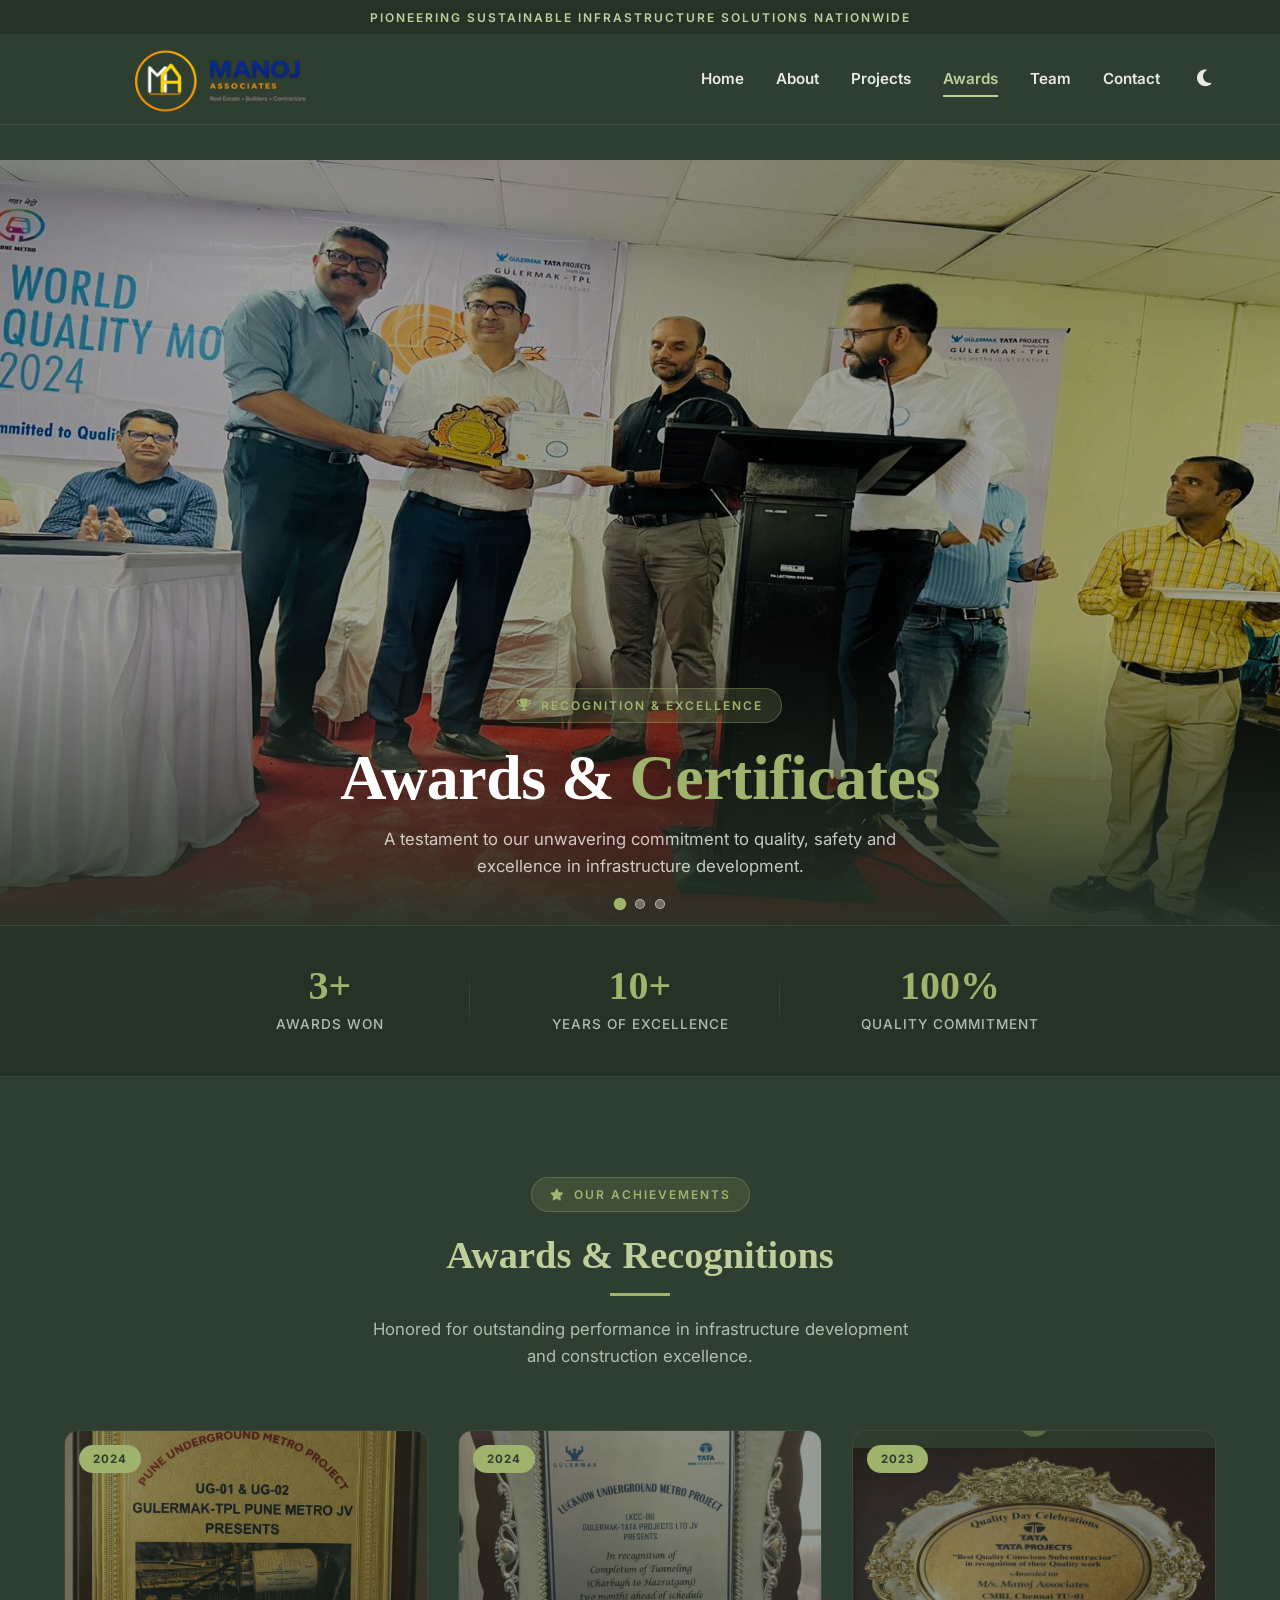
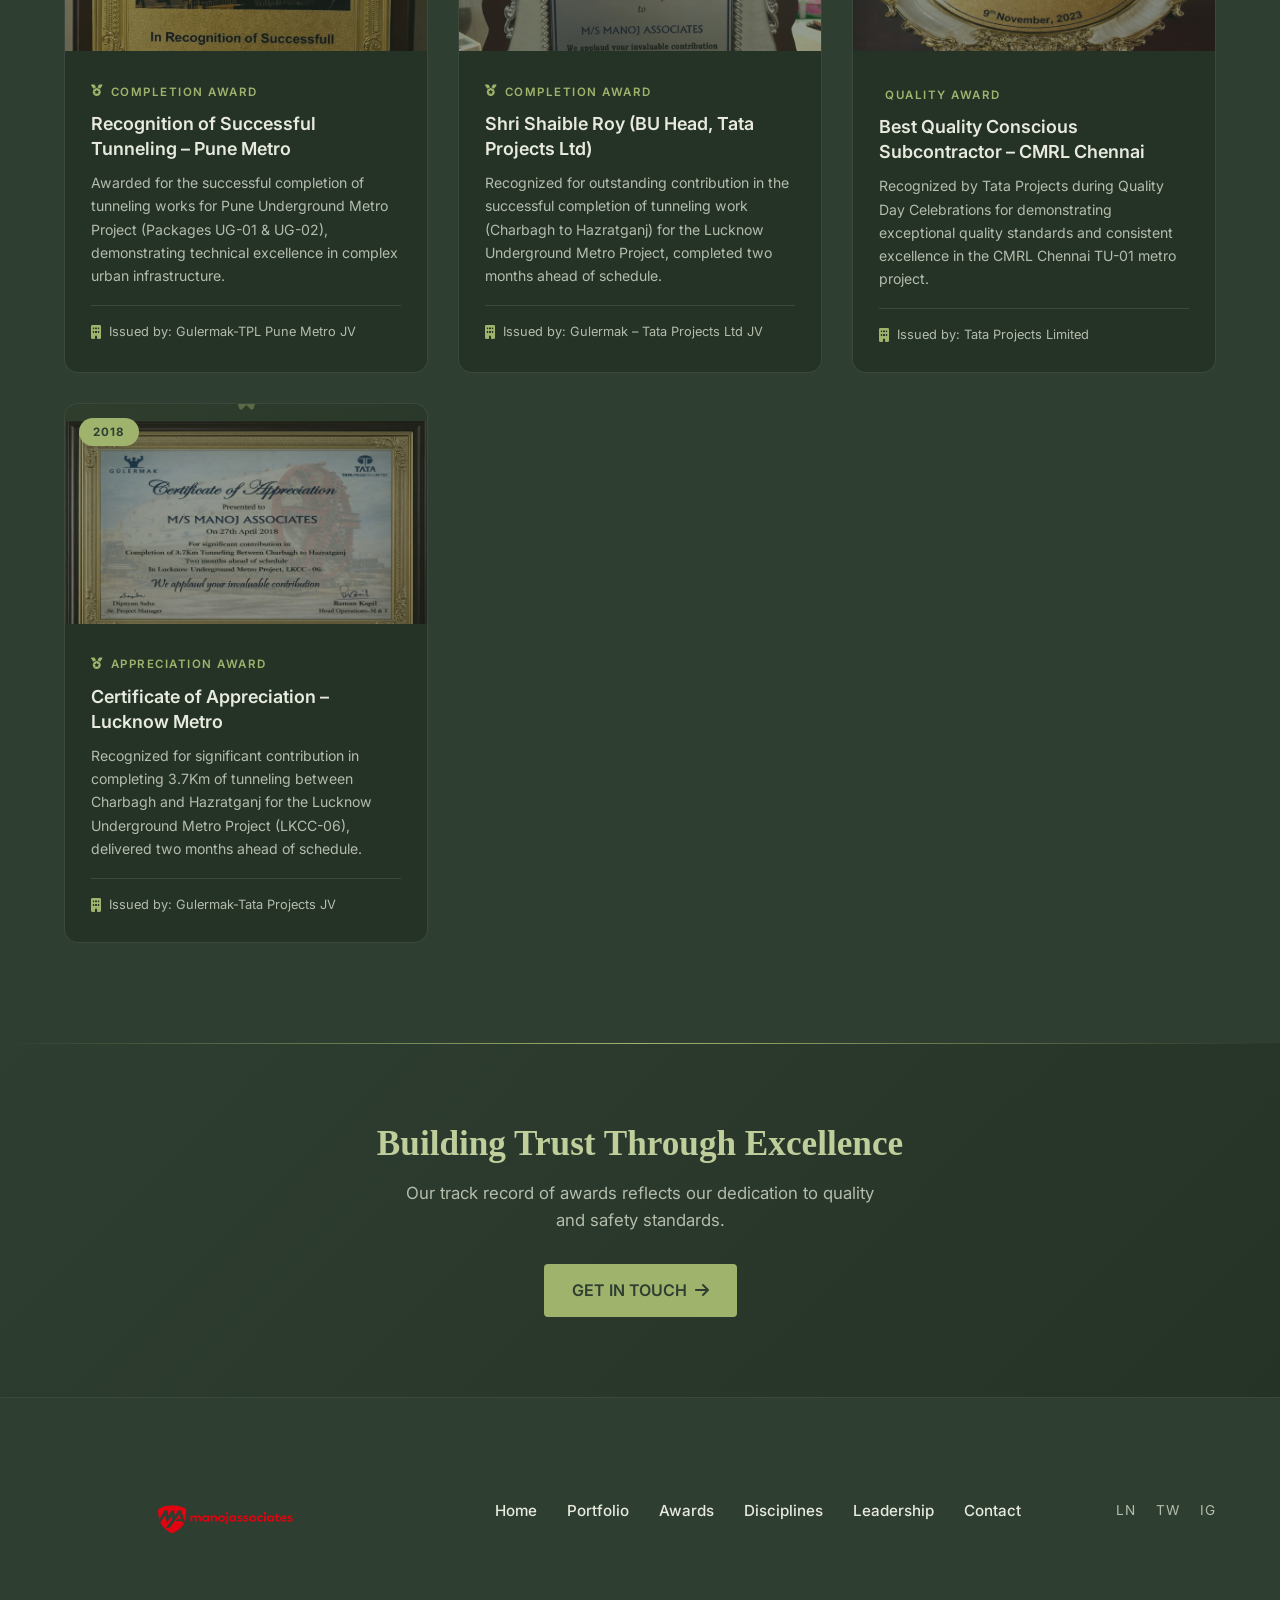
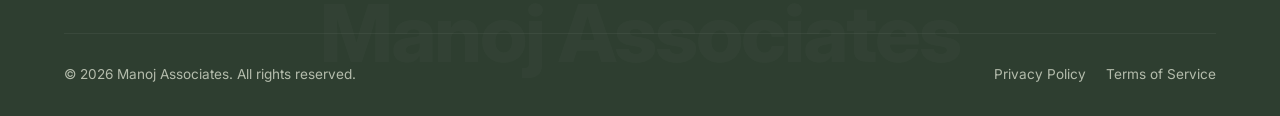
==== commit 20c124da: "email form update, award.html ,award.css,award.js are chenged" ====
--- a/awards.html
+++ b/awards.html
@@ -37,7 +37,7 @@
     <header class="header">
         <div class="container navbar">
             <a href="index.html" class="logo">
-                <div class="logo-box"><img src="mainlogo.png" alt="Manoj Associates Logo"></div>
+                <div class="logo-box"><img src="newlogo.png" alt="Manoj Associates Logo"></div>
                 <div class="logo-text"></div>
             </a>
             <button class="mobile-menu-btn" aria-label="Toggle menu">
@@ -73,6 +73,11 @@
                 <img src="award-2.jpeg" alt="Award Certificate 2">
             </div>
 
+            <!-- SLIDE 3 -->
+            <div class="slider-slide">
+                <img src="award-6.jpeg" alt="Award Certificate 3">
+            </div>
+
         </div>
 
         <!-- Text overlay -->
@@ -82,13 +87,15 @@
                 Recognition & Excellence
             </div>
             <h1>Awards & <span>Certificates</span></h1>
-            <p>A testament to our unwavering commitment to quality, safety and excellence in infrastructure development.</p>
+            <p>A testament to our unwavering commitment to quality, safety and excellence in infrastructure development.
+            </p>
         </div>
 
         <!-- Dots -->
         <div class="slider-dots">
             <span class="dot active" data-slide="0"></span>
             <span class="dot" data-slide="1"></span>
+            <span class="dot" data-slide="2"></span>
         </div>
     </section>
 
@@ -141,13 +148,45 @@
                 <div class="award-card-body">
                     <div class="award-card-category"><i class="fa-solid fa-medal"></i> Completion Award</div>
                     <h3>Recognition of Successful Tunneling – Pune Metro</h3>
-                    <p>Awarded for the successful completion of tunneling works for Pune Underground Metro Project (Packages UG-01 & UG-02), demonstrating technical excellence in complex urban infrastructure.</p>
+                    <p>Awarded for the successful completion of tunneling works for Pune Underground Metro Project
+                        (Packages UG-01 & UG-02), demonstrating technical excellence in complex urban infrastructure.
+                    </p>
                     <div class="award-issuer">
                         <i class="fa-solid fa-building"></i>
                         Issued by: Gulermak-TPL Pune Metro JV
                     </div>
                 </div>
             </div>
+
+
+
+            <!-- ===== AWARD 1 ===== -->
+            <div class="award-card" onclick="openLightbox(this)">
+                <div class="award-card-image">
+                    <div class="placeholder-img">
+                        <i class="fa-solid fa-trophy"></i>
+                        <span><img src="award-7.jpeg" alt="Pune Metro Award"></span>
+                    </div>
+                    <span class="award-year-badge">2024</span>
+                    <div class="zoom-icon"><i class="fa-solid fa-expand"></i></div>
+                </div>
+                <div class="award-card-body">
+                    <div class="award-card-category"><i class="fa-solid fa-medal"></i> Completion Award</div>
+                    <h3>Shri Shaible Roy (BU Head, Tata Projects Ltd)</h3>
+                    <p>Recognized for outstanding contribution in the successful completion of tunneling work (Charbagh
+                        to Hazratganj) for the Lucknow Underground Metro Project, completed two months ahead of
+                        schedule.</p>
+                    <div class="award-issuer">
+                        <i class="fa-solid fa-building"></i>
+                        Issued by: Gulermak – Tata Projects Ltd JV
+                    </div>
+                </div>
+            </div>
+
+
+
+
+
 
             <!-- ===== AWARD 2 ===== -->
             <div class="award-card" onclick="openLightbox(this)">
@@ -155,7 +194,7 @@
                     <div class="placeholder-img">
                         <i class="fa-solid fa-medal"></i>
                         <span><img src="award-5.png" alt="Tata Projects Award"></span>
-                        
+
                     </div>
                     <span class="award-year-badge">2023</span>
                     <div class="zoom-icon"><i class="fa-solid fa-expand"></i></div>
@@ -163,7 +202,8 @@
                 <div class="award-card-body">
                     <div class="award-card-category"><i class="fa-solid fa-shield-check"></i> Quality Award</div>
                     <h3>Best Quality Conscious Subcontractor – CMRL Chennai</h3>
-                    <p>Recognized by Tata Projects during Quality Day Celebrations for demonstrating exceptional quality standards and consistent excellence in the CMRL Chennai TU-01 metro project.</p>
+                    <p>Recognized by Tata Projects during Quality Day Celebrations for demonstrating exceptional quality
+                        standards and consistent excellence in the CMRL Chennai TU-01 metro project.</p>
                     <div class="award-issuer">
                         <i class="fa-solid fa-building"></i>
                         Issued by: Tata Projects Limited
@@ -185,7 +225,9 @@
                 <div class="award-card-body">
                     <div class="award-card-category"><i class="fa-solid fa-medal"></i> Appreciation Award</div>
                     <h3>Certificate of Appreciation – Lucknow Metro</h3>
-                    <p>Recognized for significant contribution in completing 3.7Km of tunneling between Charbagh and Hazratganj for the Lucknow Underground Metro Project (LKCC-06), delivered two months ahead of schedule.</p>
+                    <p>Recognized for significant contribution in completing 3.7Km of tunneling between Charbagh and
+                        Hazratganj for the Lucknow Underground Metro Project (LKCC-06), delivered two months ahead of
+                        schedule.</p>
                     <div class="award-issuer">
                         <i class="fa-solid fa-building"></i>
                         Issued by: Gulermak-Tata Projects JV
--- a/style.css
+++ b/style.css
@@ -300,14 +300,24 @@
 
 .logo-box img {
   width: 230px;
-    height: 230px;
+    height: auto;
+    margin-top: 20px;
+    object-fit: cover;
+    max-width:100%;
+
+
 
 }
 
 @media (max-width: 768px) {
   .logo-box img {
-    width: 920px;
-    height: 190px;
+   width: 150px;
+    height:134px;
+     margin-bottom:9.5px;
+    object-fit: cover;
+    max-width:100%;
+
+
   }
 }
 
--- a/award.css
+++ b/award.css
@@ -1,4 +1,4 @@
-  .awards-hero-slider {
+   .awards-hero-slider {
             position: relative;
             width: 100vw;
             height: 85vh;
@@ -20,9 +20,9 @@
 
         .slider-track {
             display: flex;
-            width: 200%;
-            height: 230%;
-            animation: slideAuto 8s ease-in-out infinite;
+            width: 300%;
+            height: 100%;
+            animation: slideAuto 12s ease-in-out infinite;
         }
 
 
@@ -30,14 +30,14 @@
 @media (max-width: 768px) {
   .slider-track{
     display: flex;
-            width: 200%;
+            width: 300%;
             height: 100%;
-            animation: slideAuto 8s ease-in-out infinite;
+            animation: slideAuto 12s ease-in-out infinite;
   }
 }
 
         .slider-slide {
-            width: 50%;
+            width: 33.3333%;
             height: 100%;
             position: relative;
             flex-shrink: 0;
@@ -141,16 +141,24 @@
                 transform: translateX(0);
             }
 
-            40% {
+            28% {
                 transform: translateX(0);
             }
 
-            50% {
-                transform: translateX(-50%);
-            }
-
-            90% {
-                transform: translateX(-50%);
+            33.33% {
+                transform: translateX(-33.3333%);
+            }
+
+            61% {
+                transform: translateX(-33.3333%);
+            }
+
+            66.66% {
+                transform: translateX(-66.6666%);
+            }
+
+            94% {
+                transform: translateX(-66.6666%);
             }
 
             100% {
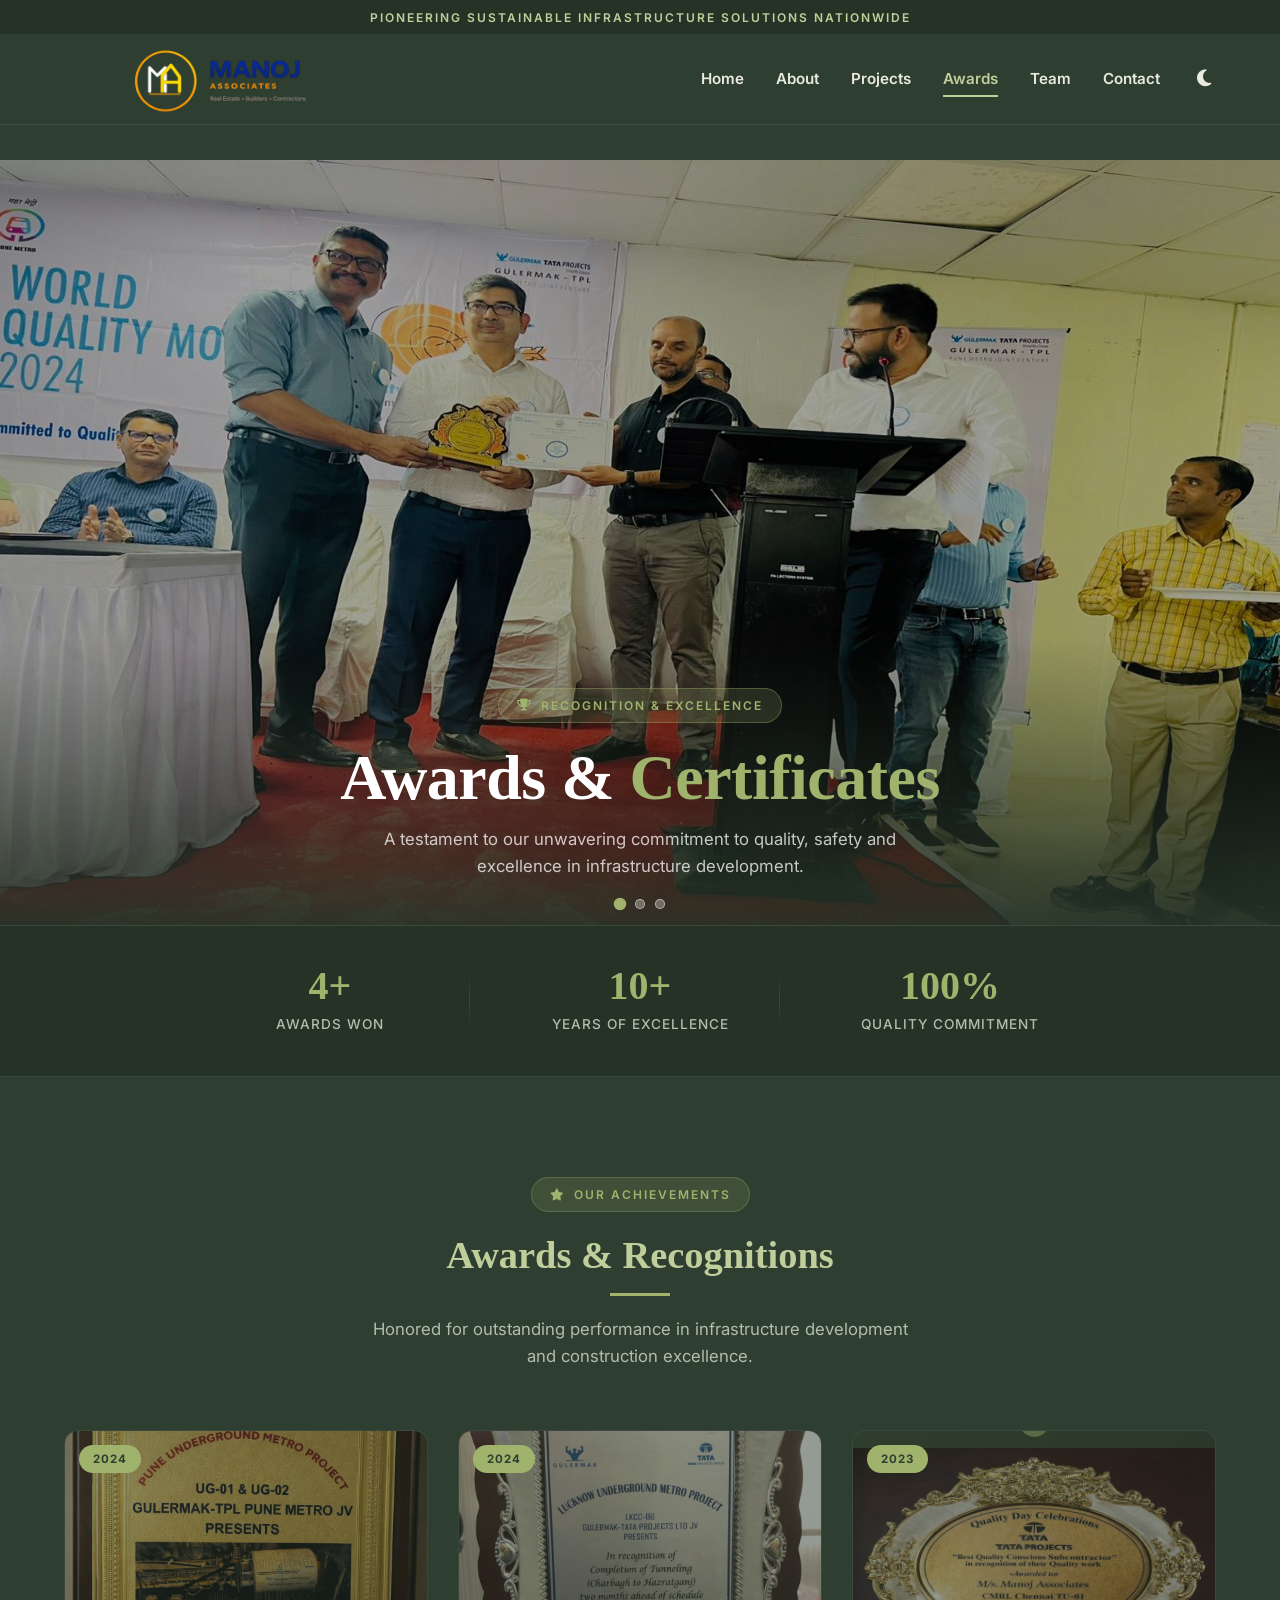
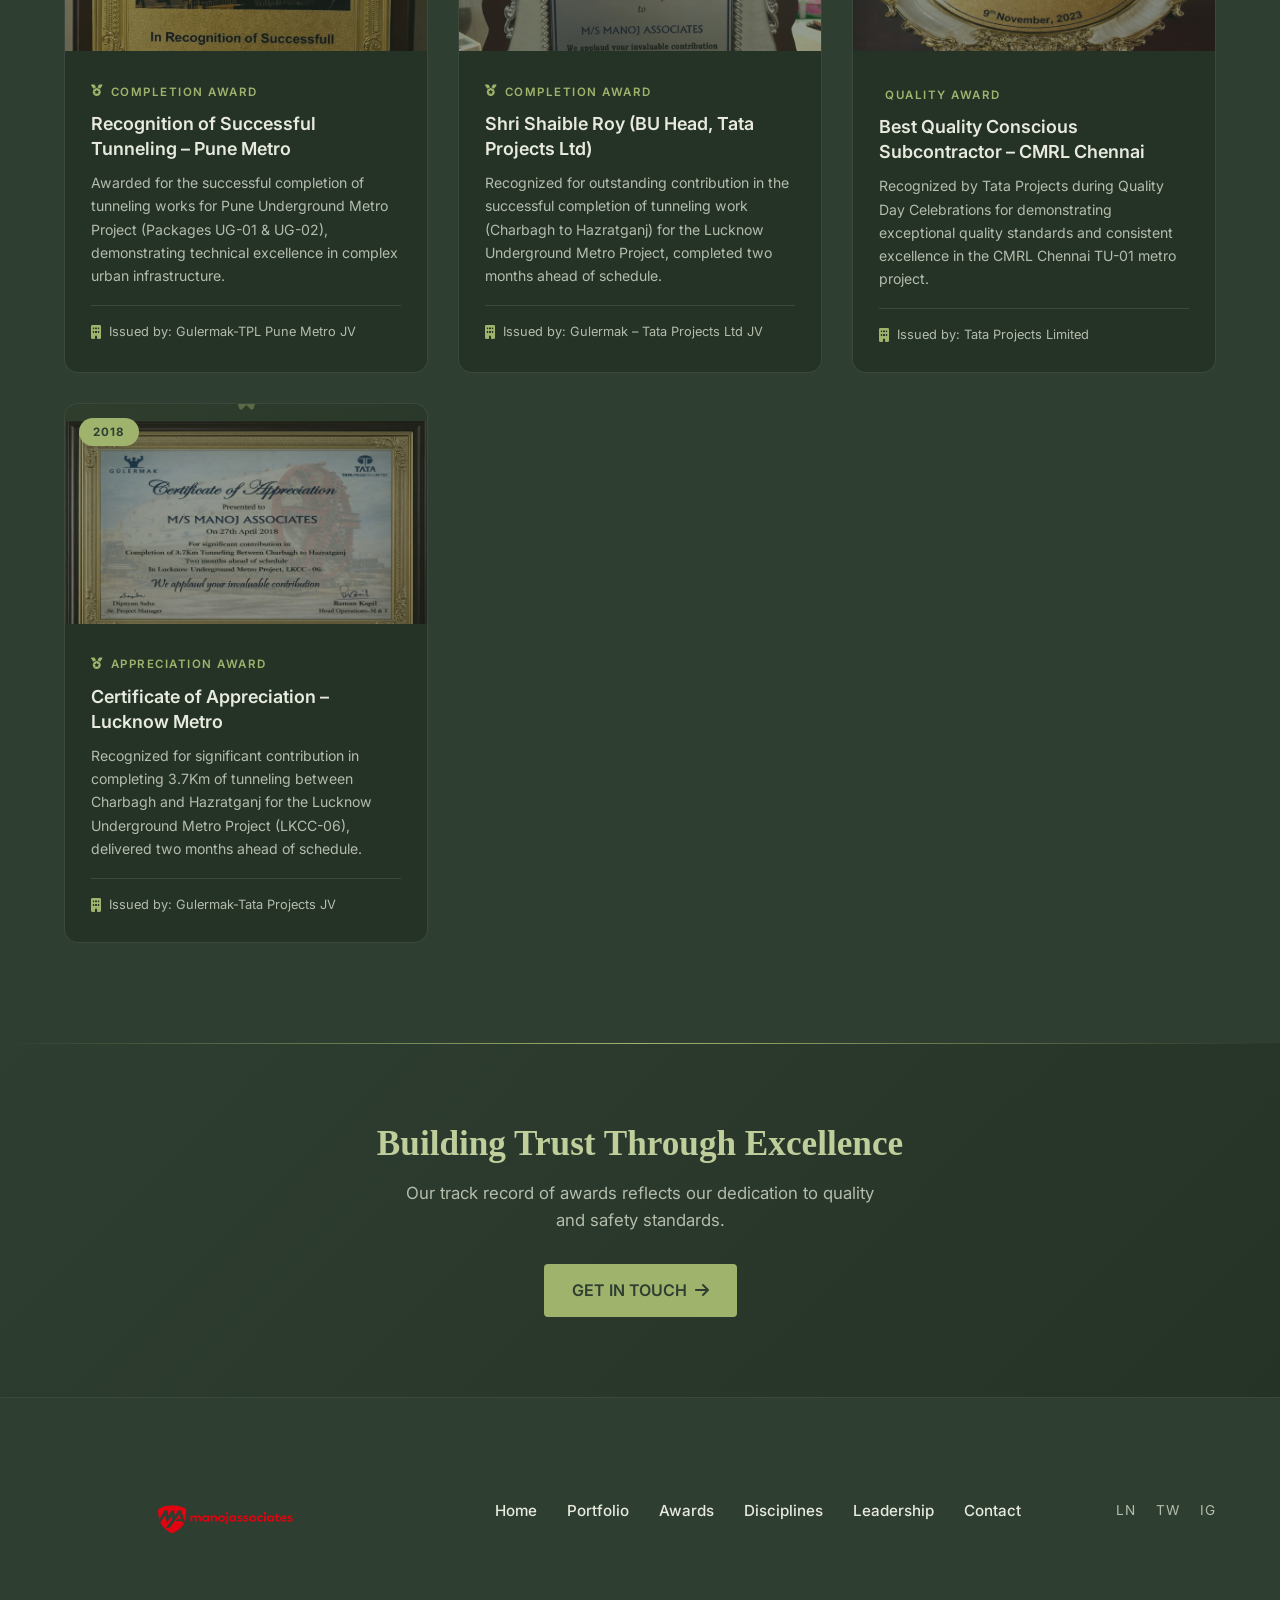
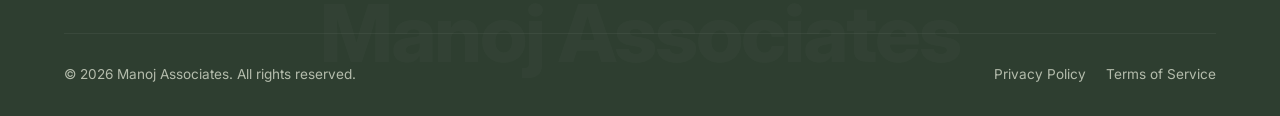
==== commit 3bf9647a: "icon chages" ====
--- a/awards.html
+++ b/awards.html
@@ -104,7 +104,7 @@
         <div class="container">
             <div class="stats-grid">
                 <div class="stat-item">
-                    <div class="stat-number">3+</div>
+                    <div class="stat-number">4+</div>
                     <div class="stat-text">Awards Won</div>
                 </div>
                 <div class="stat-item">
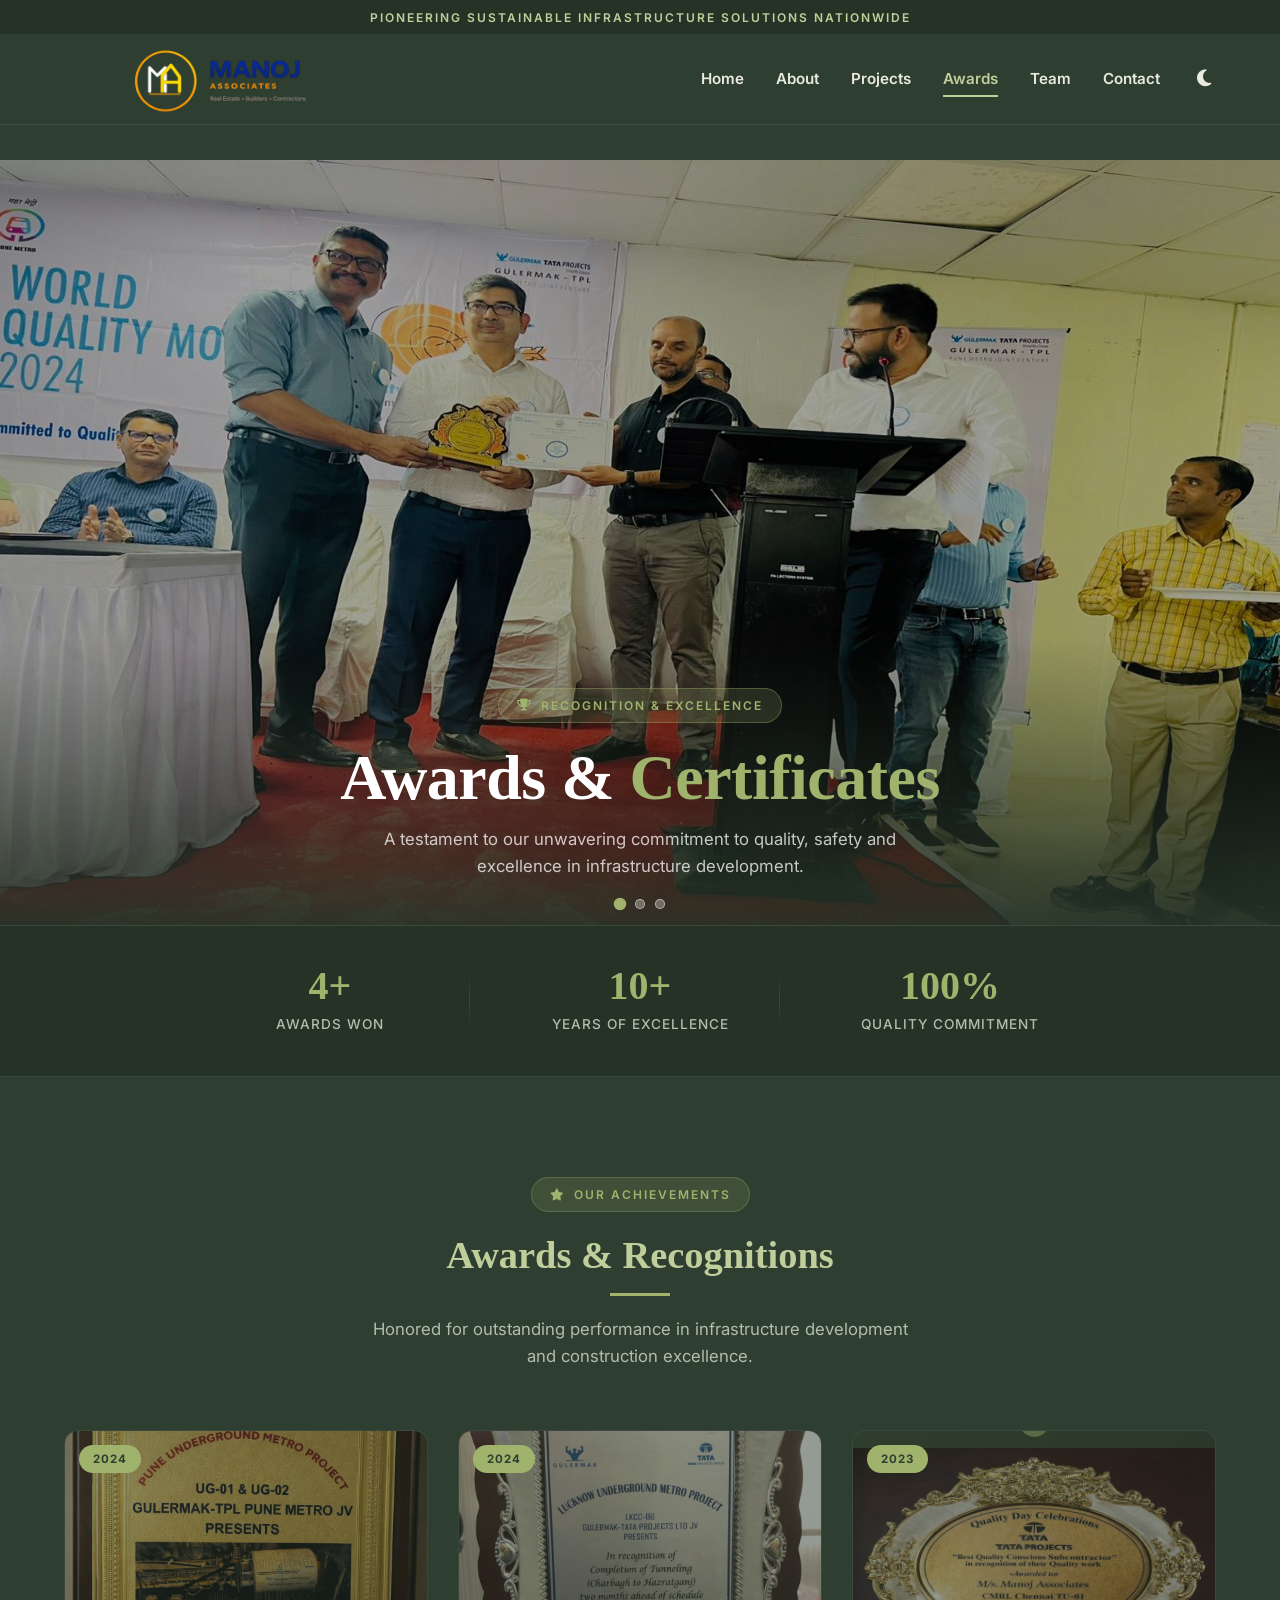
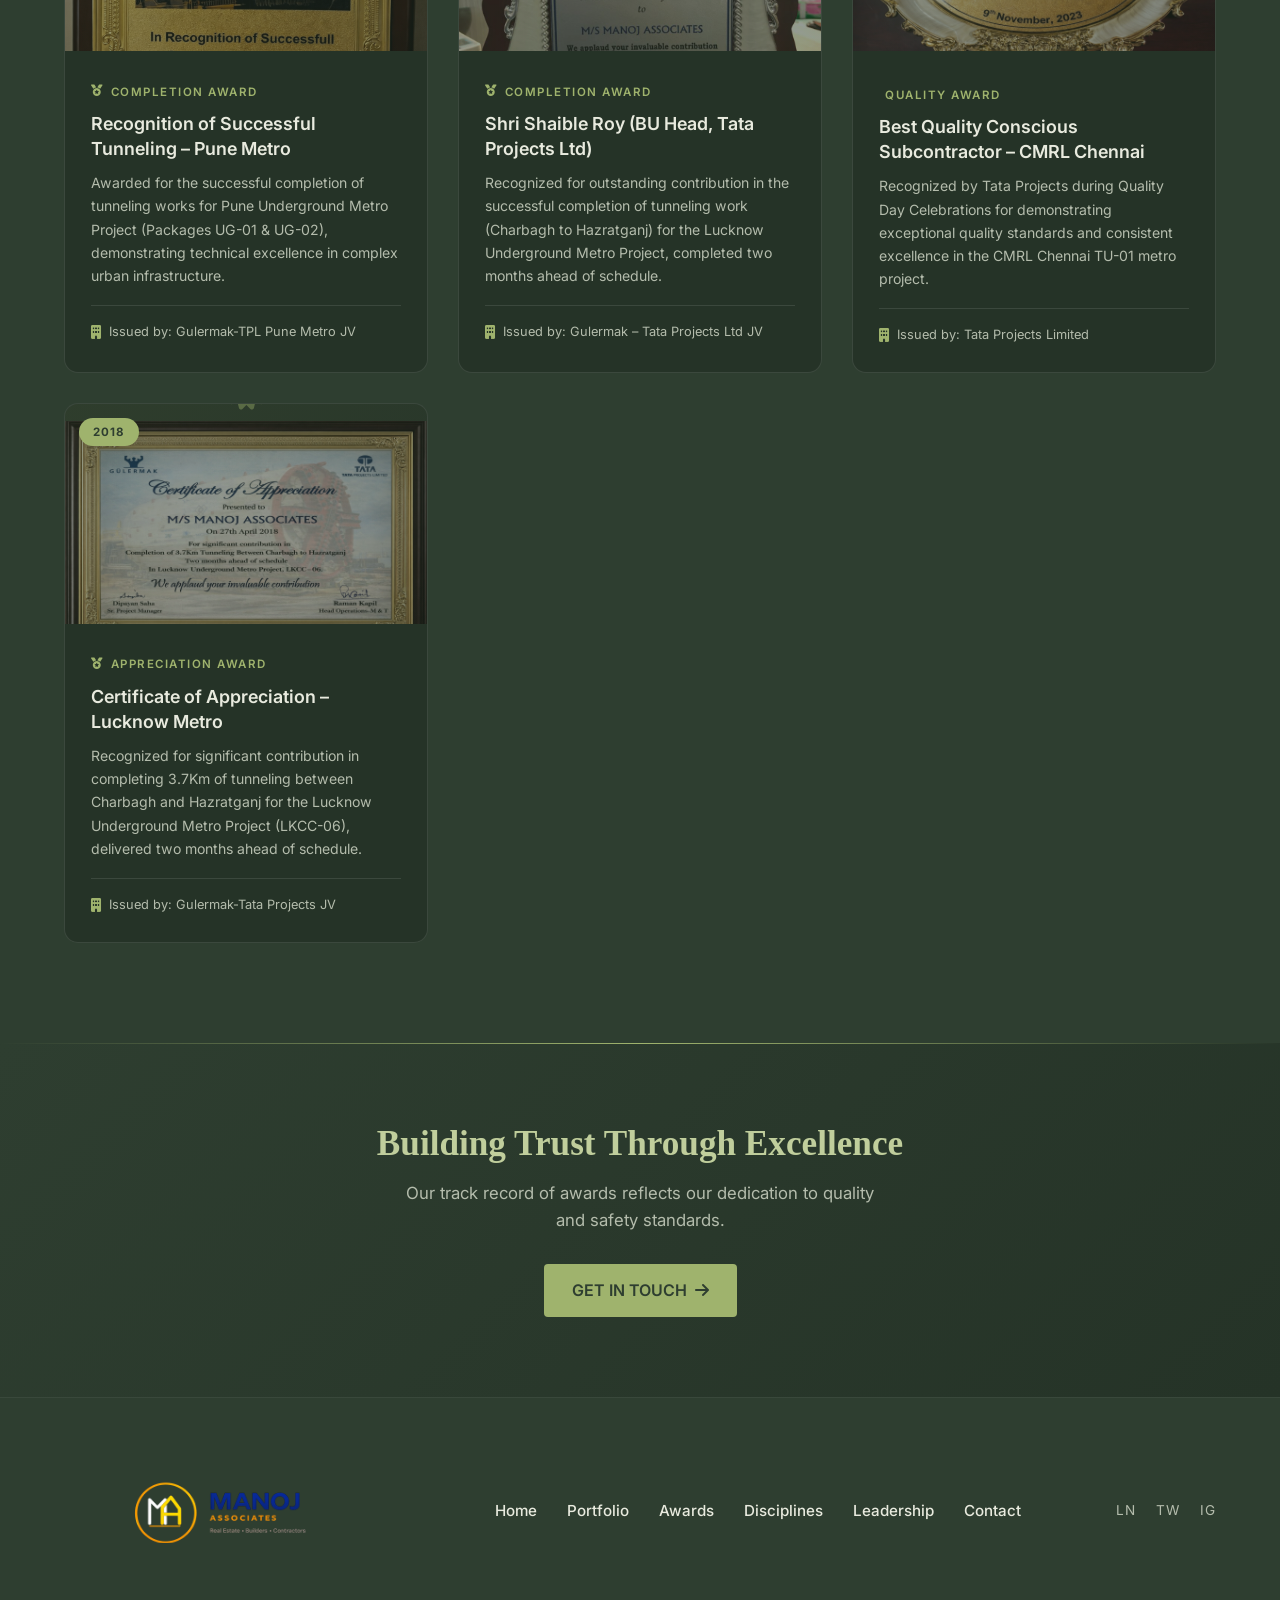
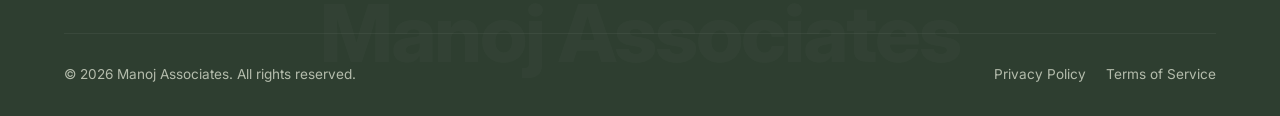
==== commit 006e68d8: "form updated" ====
--- a/awards.html
+++ b/awards.html
@@ -254,7 +254,7 @@
             <div class="footer-top">
                 <div class="footer-brand">
                     <a href="index.html" class="logo">
-                        <div class="logo-box"><img src="mainlogo.png" alt="Manoj Associates"></div>
+                        <div class="logo-box"><img src="newlogo.png" alt="Manoj Associates"></div>
                         <div class="logo-text"></div>
                     </a>
                 </div>
